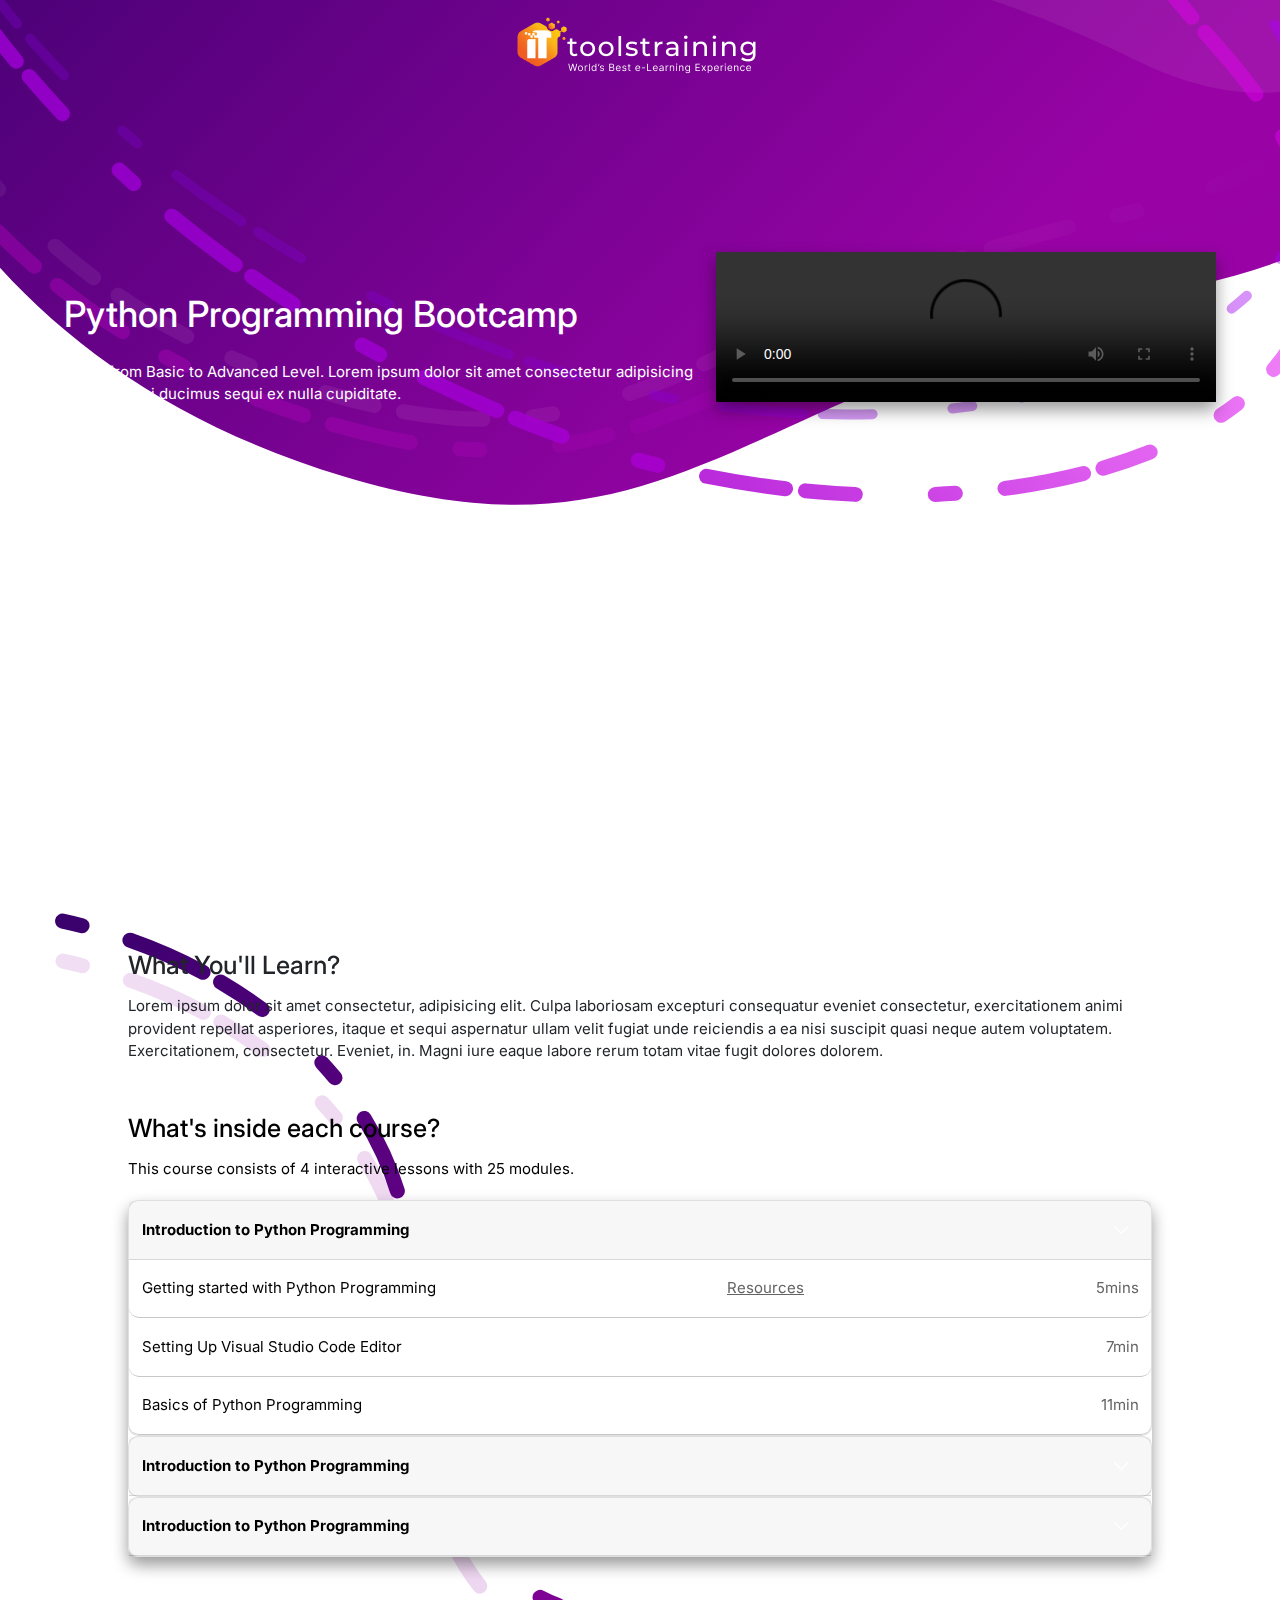
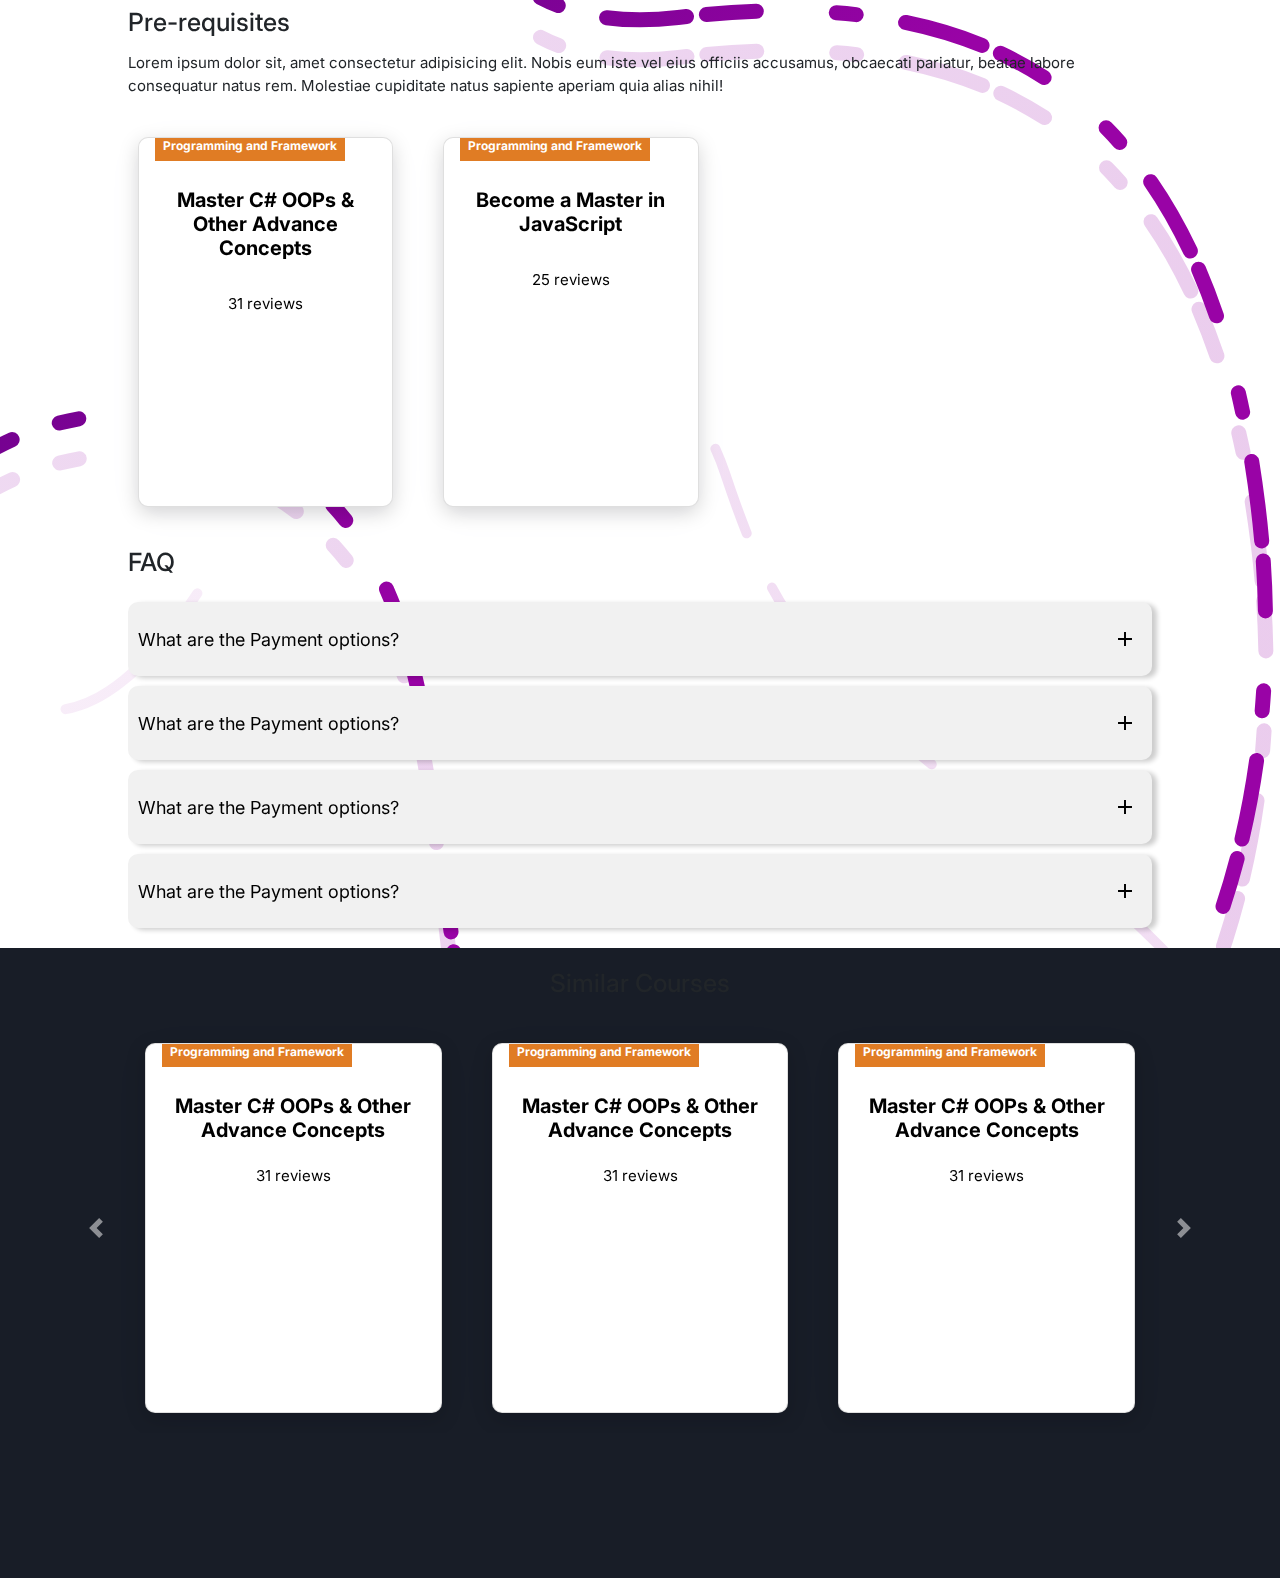
==== course-details.html @ 61f62026 "first commit" ====
<!DOCTYPE html>
<html lang="en">
  <head>
    <meta charset="UTF-8" />
    <meta http-equiv="X-UA-Compatible" content="IE=edge" />
    <meta name="viewport" content="width=device-width, initial-scale=1.0" />
    <meta name="description" content="" />
    <meta name="robots" content="index,follow" />
    <title>IT Tools Training | Learn Courses Online</title>
    <!-- ICON -->
    <!-- <link rel="icon" href="./icons/itt-icon.svg" /> -->
    <!-- FONT AWESOME LINK -->
    <link
      rel="stylesheet"
      href="https://use.fontawesome.com/releases/v5.13.1/css/all.css"
      integrity="sha384-xxzQGERXS00kBmZW/6qxqJPyxW3UR0BPsL4c8ILaIWXva5kFi7TxkIIaMiKtqV1Q"
      crossorigin="anonymous"
    />
    <link
      href="https://fonts.googleapis.com/icon?family=Material+Icons"
      rel="stylesheet"
    />

    <!-- GOOGLE FONTS(INTER, CINZEL) -->
    <link rel="preconnect" href="https://fonts.googleapis.com" />
    <link rel="preconnect" href="https://fonts.gstatic.com" crossorigin />
    <link
      href="https://fonts.googleapis.com/css2?family=Cinzel:wght@400;500;600&family=Inter:wght@200;400;700&display=swap"
      rel="stylesheet"
    />
    <!-- BOOTSTRAP LINKS -->
    <link
      rel="stylesheet"
      href="https://maxcdn.bootstrapcdn.com/bootstrap/4.5.2/css/bootstrap.min.css"
    />
    <script src="https://ajax.googleapis.com/ajax/libs/jquery/3.5.1/jquery.min.js"></script>
    <script src="https://cdnjs.cloudflare.com/ajax/libs/popper.js/1.16.0/umd/popper.min.js"></script>
    <script src="https://maxcdn.bootstrapcdn.com/bootstrap/4.5.2/js/bootstrap.min.js"></script>

    <!-- BOOTSTRAP FOR ACCORDION START -->
    <!-- Bootstrap CSS -->
    <link
      href="https://stackpath.bootstrapcdn.com/bootstrap/4.3.1/css/bootstrap.min.css"
    />

    <!-- Bootstrap JS -->
    <script src="https://stackpath.bootstrapcdn.com/bootstrap/4.3.1/js/bootstrap.min.js"></script>

    <!-- Popper Js -->
    <script src="https://cdnjs.cloudflare.com/ajax/libs/popper.js/1.15.0/popper.min.js"></script>

    <!-- jQuery -->
    <script src="https://code.jquery.com/jquery-3.4.1.min.js"></script>

    <!-- Accordion CSS -->
    <link rel="stylesheet" href="css/accordion.css" />

    <!-- Accordion JS -->
    <script src="js/accordion.js"></script>
    <!-- BOOTSTRAP FOR ACCORDION END -->

    <!-- STYLE LINK -->
    <link rel="stylesheet" href="./style.css" />
  </head>
  <body class="cdPage">
    <div class="courseDetailsBg">
      <svg
        width="1440"
        height="1020"
        viewBox="0 0 1440 1020"
        fill="none"
        xmlns="http://www.w3.org/2000/svg"
      >
        <path
          d="M-22.9995 2.99983C104.03 -147.298 918.993 -192.025 1391 -24C1863.01 144.025 1745.37 679.788 1284.22 779.899C823.078 880.011 766.309 1072.05 431 971.501C-167.599 791.996 -150.029 153.298 -22.9995 2.99983Z"
          fill="url(#paint0_linear)"
        />
        <path
          d="M-42.9013 -51.6615C84.1285 -201.96 899.091 -246.687 1371.1 -78.6614C1843.11 89.3639 1725.47 625.127 1264.32 725.238C803.176 825.349 746.407 1017.39 411.098 916.84C-187.501 737.335 -169.931 98.6367 -42.9013 -51.6615Z"
          stroke="url(#paint1_linear)"
          stroke-width="15"
          stroke-linecap="round"
          stroke-dasharray="80 30 50 80 20 50"
        />
        <path
          d="M-8.84525 -14.037C109.47 -154.024 868.522 -195.683 1308.15 -39.1845C1747.77 117.313 1638.21 616.32 1208.7 709.564C779.188 802.807 726.313 981.673 414.008 888.021C-143.525 720.831 -127.16 125.95 -8.84525 -14.037Z"
          stroke="url(#paint2_linear)"
          stroke-width="15"
          stroke-linecap="round"
          stroke-dasharray="80 30 50 80 20 50"
        />
        <path
          d="M868.601 -263.691C1007.54 -279.831 1257.81 -295.438 1464.2 -6.51474C1670.59 282.409 1536.16 710.218 1221.8 554.858C907.442 399.498 780.843 493.895 626.203 297.682C350.137 -52.6013 729.661 -247.551 868.601 -263.691Z"
          fill="white"
          fill-opacity="0.07"
        />
        <path
          d="M-67.4706 221.066C-35.0382 411.936 174.853 751.995 634.313 925.767C1093.77 1099.54 1629.93 905.966 1304.34 541.417C978.752 176.867 1003.06 -40.4888 685.447 -177.8C118.43 -422.931 -99.9031 30.1958 -67.4706 221.066Z"
          stroke="url(#paint3_linear)"
          stroke-width="15"
          stroke-linecap="round"
          stroke-linejoin="round"
          stroke-dasharray="80 20 50 80 20 50"
        />
        <path
          d="M-63.5361 182.882C-37.7609 371.338 161.683 701.551 619.075 857.451C1076.47 1013.35 1624.66 801.482 1309.34 451.155C994.015 100.828 1026.48 -116.012 710.916 -240.858C147.569 -463.736 -89.3114 -5.57372 -63.5361 182.882Z"
          stroke="url(#paint4_linear)"
          stroke-width="10"
          stroke-linecap="round"
          stroke-linejoin="round"
          stroke-dasharray="80 20 50 80 20 50"
        />
        <defs>
          <linearGradient
            id="paint0_linear"
            x1="4.99991"
            y1="8.00004"
            x2="961.043"
            y2="915.612"
            gradientUnits="userSpaceOnUse"
          >
            <stop stop-color="#2C0064" />
            <stop offset="1" stop-color="#9903A6" />
          </linearGradient>
          <linearGradient
            id="paint1_linear"
            x1="-217"
            y1="-60"
            x2="1557"
            y2="843.5"
            gradientUnits="userSpaceOnUse"
          >
            <stop stop-color="#8E03A5" stop-opacity="0.55" />
            <stop offset="1" stop-color="#9903A6" />
          </linearGradient>
          <linearGradient
            id="paint2_linear"
            x1="111.679"
            y1="-8.29809"
            x2="1149.72"
            y2="910.989"
            gradientUnits="userSpaceOnUse"
          >
            <stop stop-color="#FEFEFE" stop-opacity="0" />
            <stop offset="1" stop-color="#9903A6" stop-opacity="0.26" />
          </linearGradient>
          <linearGradient
            id="paint3_linear"
            x1="253.316"
            y1="742.185"
            x2="1079"
            y2="66"
            gradientUnits="userSpaceOnUse"
          >
            <stop stop-color="#9100C5" />
            <stop offset="1" stop-color="#F900FE" stop-opacity="0.34" />
          </linearGradient>
          <linearGradient
            id="paint4_linear"
            x1="241.232"
            y1="688.943"
            x2="1040.65"
            y2="66.7621"
            gradientUnits="userSpaceOnUse"
          >
            <stop stop-color="#7B01C6" stop-opacity="0.38" />
            <stop offset="1" stop-color="#AD00FF" stop-opacity="0.44" />
          </linearGradient>
        </defs>
      </svg>
    </div>
    <div class="pattern2">
      <svg
        width="1440"
        height="2010"
        viewBox="0 0 1440 2010"
        fill="none"
        xmlns="http://www.w3.org/2000/svg"
      >
        <path
          d="M-5.97986 17.4684C287.629 -35.6773 570.693 141.735 570.693 378.535C570.693 512.819 601.273 745.761 838.02 717.5C1153.59 679.83 1367.7 796 1418.02 1206C1468.34 1616 1265.86 2019.36 864.02 1965C493.519 1914.88 688.814 1420 493.519 1206C327.423 1024 -5.97986 1115.78 -5.97986 1459"
          stroke="url(#paint0_linear)"
          stroke-width="15"
          stroke-linecap="round"
          stroke-linejoin="round"
          stroke-dasharray="80 20 50 80 20 50"
        />
        <path
          d="M-5.54626 57.4684C288.062 4.32267 571.126 181.735 571.126 418.535C571.126 552.819 601.706 785.761 838.453 757.5C1154.02 719.83 1368.13 836 1418.45 1246C1468.78 1656 1266.29 2059.36 864.453 2005C493.953 1954.88 689.248 1460 493.953 1246C327.856 1064 -5.54626 1155.78 -5.54626 1499"
          stroke="url(#paint1_linear)"
          stroke-opacity="0.2"
          stroke-width="15"
          stroke-linecap="round"
          stroke-linejoin="round"
          stroke-dasharray="80 20 50 80 20 50"
        />
        <path
          d="M1429.02 2009.78C1461.02 1860 1432.52 1714.61 1215.61 1558.23C976.02 1385.5 934.852 1322.77 885.066 1173.41C835.28 1024.05 658.579 955.9 541.051 1033.03C423.523 1110.16 341.139 1439.19 188.058 1408.87C70.02 1385.5 26.0163 1515.14 24.52 1590.5C23.0237 1741.49 189.482 2009.78 -2.48047 2009.78"
          stroke="url(#paint2_linear)"
          stroke-opacity="0.5"
          stroke-width="10"
          stroke-linecap="round"
          stroke-linejoin="round"
          stroke-dasharray="30 60 90 120"
        />
        <defs>
          <linearGradient
            id="paint0_linear"
            x1="322.099"
            y1="174.753"
            x2="322.099"
            y2="1177.75"
            gradientUnits="userSpaceOnUse"
          >
            <stop stop-color="#9100C5" />
            <stop offset="1" stop-color="#8E03A5" />
          </linearGradient>
          <linearGradient
            id="paint1_linear"
            x1="322.533"
            y1="214.753"
            x2="322.533"
            y2="1217.75"
            gradientUnits="userSpaceOnUse"
          >
            <stop stop-color="#9100C5" />
            <stop offset="1" stop-color="#8E03A5" />
          </linearGradient>
          <linearGradient
            id="paint2_linear"
            x1="1544.41"
            y1="782.675"
            x2="-482.135"
            y2="2215.05"
            gradientUnits="userSpaceOnUse"
          >
            <stop stop-color="#7B01C6" stop-opacity="0.46" />
            <stop offset="1" stop-color="#BF66F7" stop-opacity="0.62" />
          </linearGradient>
        </defs>
      </svg>
    </div>
    <header class="cd-head">
      <nav class="navbar">
        <div class="navbar-container">
          <div class="logo">
            <a href="./index.html">
              <img src="./images/White-ittlogo.png" alt="IT Tools Training" />
            </a>
          </div>
          <!-- <div class="joinFB">
            <a href="#"><img src="./images/facebook.svg" alt="" /></a>
          </div> -->
        </div>
      </nav>
    </header>
    <main>
      <!-- COURSE PREVIEW -->
      <section class="course-details-hero">
        <div class="course-details-title">
          <h2>Python Programming Bootcamp</h2>
          <p>
            Learn from Basic to Advanced Level. Lorem ipsum dolor sit amet
            consectetur adipisicing elit. Ad quasi ducimus sequi ex nulla
            cupiditate.
          </p>
          <p>4.5 Reviews</p>
          <!-- Enroll button comes after login -->
          <!-- <button class="enroll-btn">Enroll</button> -->
        </div>
        <video
          src="/float.MP4"
          width="500px"
          height="auto"
          controls
          class="course-preview"
        ></video>
      </section>
      <!-- ALL COURSE DETAILS -->
      <section class="course-details-info-wrap">
        <!-- What You'll Learn? -->
        <div class="learnWhat">
          <h3>What You'll Learn?</h3>
          <p>
            Lorem ipsum dolor sit amet consectetur, adipisicing elit. Culpa
            laboriosam excepturi consequatur eveniet consectetur, exercitationem
            animi provident repellat asperiores, itaque et sequi aspernatur
            ullam velit fugiat unde reiciendis a ea nisi suscipit quasi neque
            autem voluptatem. Exercitationem, consectetur. Eveniet, in. Magni
            iure eaque labore rerum totam vitae fugit dolores dolorem.
          </p>
        </div>

        <!-- COURSE CONTENT ACCORDION -->
        <div class="container course-content-container">
          <h3>What's inside each course?</h3>
          <p class="course-content-cap">
            This course consists of 4 interactive lessons with 25 modules.
          </p>
          <div id="accordion" class="course-content-accordion">
            <div class="card course-content-card">
              <div class="card-header lesson-title-div">
                <a
                  class="card-link lesson-title course-content-card-flex"
                  data-toggle="collapse"
                  href="#collapseOne"
                >
                  Introduction to Python Programming
                  <svg
                    width="30"
                    height="16"
                    viewBox="0 0 30 16"
                    fill="none"
                    xmlns="http://www.w3.org/2000/svg"
                  >
                    <path
                      id="arrowDown"
                      d="M28.9428 0.390489C28.4222 -0.130133 27.5779 -0.130222 27.0572 0.390578L14.667 12.7811L2.27613 0.390489C1.75551 -0.130133 0.911244 -0.130222 0.390533 0.390578C-0.130178 0.911289 -0.130178 1.75547 0.390533 2.27618L13.7242 15.6095C13.9743 15.8596 14.3134 16 14.667 16C15.0206 16 15.3598 15.8595 15.6097 15.6094L28.9427 2.27609C29.4635 1.75547 29.4635 0.9112 28.9428 0.390489Z"
                      fill="white"
                    />
                  </svg>
                </a>
              </div>
              <div
                id="collapseOne"
                class="collapse show"
                data-parent="#accordion"
              >
                <div
                  class="
                    card-body
                    course-content-card-flex course-content-card-body
                  "
                >
                  <p>Getting started with Python Programming</p>
                  <p class="attachment">
                    <a href="#" download>
                      <i class="fa fa-paperclip" aria-hidden="true"></i>
                      Resources
                    </a>
                  </p>
                  <p class="time-value">5mins</p>
                </div>
                <div
                  class="
                    card-body
                    course-content-card-flex course-content-card-body
                  "
                >
                  <p>Setting Up Visual Studio Code Editor</p>
                  <p class="time-value">7min</p>
                </div>
                <div
                  class="
                    card-body
                    course-content-card-flex course-content-card-body
                  "
                >
                  <p>Basics of Python Programming</p>
                  <p class="time-value">11min</p>
                </div>
              </div>
            </div>
            <div class="card course-content-card">
              <div class="card-header lesson-title-div">
                <a
                  class="
                    collapsed
                    card-link
                    lesson-title
                    course-content-card-flex
                  "
                  data-toggle="collapse"
                  href="#collapseTwo"
                >
                  Introduction to Python Programming
                  <svg
                    width="30"
                    height="16"
                    viewBox="0 0 30 16"
                    fill="none"
                    xmlns="http://www.w3.org/2000/svg"
                  >
                    <path
                      id="arrowDown"
                      d="M28.9428 0.390489C28.4222 -0.130133 27.5779 -0.130222 27.0572 0.390578L14.667 12.7811L2.27613 0.390489C1.75551 -0.130133 0.911244 -0.130222 0.390533 0.390578C-0.130178 0.911289 -0.130178 1.75547 0.390533 2.27618L13.7242 15.6095C13.9743 15.8596 14.3134 16 14.667 16C15.0206 16 15.3598 15.8595 15.6097 15.6094L28.9427 2.27609C29.4635 1.75547 29.4635 0.9112 28.9428 0.390489Z"
                      fill="white"
                    />
                  </svg>
                </a>
              </div>
              <div id="collapseTwo" class="collapse" data-parent="#accordion">
                <div
                  class="
                    card-body
                    course-content-card-flex course-content-card-body
                  "
                >
                  <p>Getting started with Python Programming</p>
                  <p class="time-value">3min</p>
                </div>
                <div
                  class="
                    card-body
                    course-content-card-flex course-content-card-body
                  "
                >
                  <p>Setting Up Visual Studio Code Editor</p>
                  <p class="time-value">7min</p>
                </div>
                <div
                  class="
                    card-body
                    course-content-card-flex course-content-card-body
                  "
                >
                  <p>Basics of Python Programming</p>
                  <p class="time-value">11min</p>
                </div>
              </div>
            </div>
            <div class="card course-content-card">
              <div class="card-header lesson-title-div">
                <a
                  class="
                    collapsed
                    card-link
                    lesson-title
                    course-content-card-flex
                  "
                  data-toggle="collapse"
                  href="#collapseThree"
                >
                  Introduction to Python Programming
                  <svg
                    width="30"
                    height="16"
                    viewBox="0 0 30 16"
                    fill="none"
                    xmlns="http://www.w3.org/2000/svg"
                  >
                    <path
                      id="arrowDown"
                      d="M28.9428 0.390489C28.4222 -0.130133 27.5779 -0.130222 27.0572 0.390578L14.667 12.7811L2.27613 0.390489C1.75551 -0.130133 0.911244 -0.130222 0.390533 0.390578C-0.130178 0.911289 -0.130178 1.75547 0.390533 2.27618L13.7242 15.6095C13.9743 15.8596 14.3134 16 14.667 16C15.0206 16 15.3598 15.8595 15.6097 15.6094L28.9427 2.27609C29.4635 1.75547 29.4635 0.9112 28.9428 0.390489Z"
                      fill="white"
                    />
                  </svg>
                </a>
              </div>
              <div id="collapseThree" class="collapse" data-parent="#accordion">
                <div
                  class="
                    card-body
                    course-content-card-flex course-content-card-body
                  "
                >
                  <p>Getting started with Python Programming</p>
                  <p class="time-value">3min</p>
                </div>
                <div
                  class="
                    card-body
                    course-content-card-flex course-content-card-body
                  "
                >
                  <p>Setting Up Visual Studio Code Editor</p>
                  <p class="time-value">7min</p>
                </div>
                <div
                  class="
                    card-body
                    course-content-card-flex course-content-card-body
                  "
                >
                  <p>Basics of Python Programming</p>
                  <p class="time-value">11min</p>
                </div>
              </div>
            </div>
          </div>
        </div>

        <!-- PRE-REQUISITES -->
        <div class="pre-requisites">
          <h3>Pre-requisites</h3>
          <p>
            Lorem ipsum dolor sit, amet consectetur adipisicing elit. Nobis eum
            iste vel eius officiis accusamus, obcaecati pariatur, beatae labore
            consequatur natus rem. Molestiae cupiditate natus sapiente aperiam
            quia alias nihil!
          </p>
          <!-- RECOMMENDED PRE-REQUISITE COURSES -->
          <div class="pr-courses">
            <div class="row">
              <div class="col-md-4">
                <div class="card text-center course-card">
                  <a href="./course-details.html">
                    <div
                      class="cards__item__pic-wrap"
                      data-category="Programming and Framework"
                    >
                      <img
                        src="https://training.ittoolstraining.com/wp-content/uploads/2021/06/54d40ccfbbe4110e4bc26c3cbe5cd7bd.jpg"
                        alt=""
                        class="card-img-top"
                      />
                    </div>
                    <div class="card-body">
                      <h4 class="card-title">
                        Master C# OOPs & Other Advance Concepts
                      </h4>
                      <p class="card-text">
                        <i class="fas fa-user"></i> 31 reviews
                      </p>
                    </div>
                  </a>
                </div>
              </div>
              <div class="col-md-4">
                <div class="card text-center course-card">
                  <a href="./course-details.html">
                    <div
                      class="cards__item__pic-wrap"
                      data-category="Programming and Framework"
                    >
                      <img
                        src="https://training.ittoolstraining.com/wp-content/uploads/2021/06/98b50aee200d9c1cc6678723d1d64136.jpg"
                        alt=""
                        class="card-img-top"
                      />
                    </div>
                    <div class="card-body">
                      <h4 class="card-title">Become a Master in JavaScript</h4>
                      <p class="card-text">
                        <i class="fas fa-user"></i> 25 reviews
                      </p>
                    </div>
                  </a>
                </div>
              </div>
            </div>
          </div>
        </div>
        <!-- END OF PRE-REQUISITES -->

        <!-- STUDENTS REVIEW -->
        <div class="student-review"></div>

        <!-- FAQ -->
        <section class="faqs">
          <h3>FAQ</h3>
          <div class="faq">
            <div class="faq-item" id="question1">
              <a class="faq-link" href="#question1">
                What are the Payment options?
                <i class="material-icons plus-icon">add</i>
                <i class="material-icons minus-icon">remove</i>
              </a>
              <div class="faq-answer">
                <p>
                  Lorem, ipsum dolor sit amet consectetur adipisicing elit.
                  Quaerat fuga nesciunt doloribus ex quisquam nam mollitia dolor
                  beatae praesentium dolorum animi voluptatum delectus assumenda
                  cum libero labore, sit eius neque.
                </p>
              </div>
            </div>
            <div class="faq-item" id="question2">
              <a class="faq-link" href="#question2">
                What are the Payment options?
                <i class="material-icons plus-icon">add</i>
                <i class="material-icons minus-icon">remove</i>
              </a>
              <div class="faq-answer">
                <p>
                  Lorem, ipsum dolor sit amet consectetur adipisicing elit.
                  Quaerat fuga nesciunt doloribus ex quisquam nam mollitia dolor
                  beatae praesentium dolorum animi voluptatum delectus assumenda
                  cum libero labore, sit eius neque.
                </p>
              </div>
            </div>
            <div class="faq-item" id="question3">
              <a class="faq-link" href="#question3">
                What are the Payment options?
                <i class="material-icons plus-icon">add</i>
                <i class="material-icons minus-icon">remove</i>
              </a>
              <div class="faq-answer">
                <p>
                  Lorem, ipsum dolor sit amet consectetur adipisicing elit.
                  Quaerat fuga nesciunt doloribus ex quisquam nam mollitia dolor
                  beatae praesentium dolorum animi voluptatum delectus assumenda
                  cum libero labore, sit eius neque.
                </p>
              </div>
            </div>
            <div class="faq-item" id="question4">
              <a class="faq-link" href="#question4">
                What are the Payment options?
                <i class="material-icons plus-icon">add</i>
                <i class="material-icons minus-icon">remove</i>
              </a>
              <div class="faq-answer">
                <p>
                  Lorem, ipsum dolor sit amet consectetur adipisicing elit.
                  Quaerat fuga nesciunt doloribus ex quisquam nam mollitia dolor
                  beatae praesentium dolorum animi voluptatum delectus assumenda
                  cum libero labore, sit eius neque.
                </p>
              </div>
            </div>
          </div>
        </section>
      </section>
      <!-- SIMILAR COURSES -->
      <div class="similar-courses">
        <h3>Similar Courses</h3>
        <!-- CAROUSEL START -->
        <div
          id="carouselExampleControls"
          class="carousel slide"
          data-ride="carousel "
        >
          <div class="carousel-inner">
            <div class="carousel-item active">
              <div class="row carous-content">
                <div class="col-sm carous-card">
                  <div class="card text-center course-card">
                    <a href="./course-details.html">
                      <div
                        class="cards__item__pic-wrap"
                        data-category="Programming and Framework"
                      >
                        <img
                          src="https://training.ittoolstraining.com/wp-content/uploads/2021/06/54d40ccfbbe4110e4bc26c3cbe5cd7bd.jpg"
                          alt=""
                          class="card-img-top"
                        />
                      </div>
                      <div class="card-body">
                        <h4 class="card-title">
                          Master C# OOPs & Other Advance Concepts
                        </h4>
                        <p class="card-text">
                          <i class="fas fa-user"></i> 31 reviews
                        </p>
                      </div>
                    </a>
                  </div>
                </div>
                <div class="col-sm carous-card">
                  <div class="card text-center course-card">
                    <a href="./course-details.html">
                      <div
                        class="cards__item__pic-wrap"
                        data-category="Programming and Framework"
                      >
                        <img
                          src="https://training.ittoolstraining.com/wp-content/uploads/2021/06/54d40ccfbbe4110e4bc26c3cbe5cd7bd.jpg"
                          alt=""
                          class="card-img-top"
                        />
                      </div>
                      <div class="card-body">
                        <h4 class="card-title">
                          Master C# OOPs & Other Advance Concepts
                        </h4>
                        <p class="card-text">
                          <i class="fas fa-user"></i> 31 reviews
                        </p>
                      </div>
                    </a>
                  </div>
                </div>
                <div class="col-sm carous-card">
                  <div class="card text-center course-card">
                    <a href="./course-details.html">
                      <div
                        class="cards__item__pic-wrap"
                        data-category="Programming and Framework"
                      >
                        <img
                          src="https://training.ittoolstraining.com/wp-content/uploads/2021/06/54d40ccfbbe4110e4bc26c3cbe5cd7bd.jpg"
                          alt=""
                          class="card-img-top"
                        />
                      </div>
                      <div class="card-body">
                        <h4 class="card-title">
                          Master C# OOPs & Other Advance Concepts
                        </h4>
                        <p class="card-text">
                          <i class="fas fa-user"></i> 31 reviews
                        </p>
                      </div>
                    </a>
                  </div>
                </div>
              </div>
            </div>
            <div class="carousel-item">
              <div class="row carous-content">
                <div class="col-sm carous-card">
                  <div class="card text-center course-card">
                    <a href="./course-details.html">
                      <div
                        class="cards__item__pic-wrap"
                        data-category="Programming and Framework"
                      >
                        <img
                          src="https://training.ittoolstraining.com/wp-content/uploads/2021/06/54d40ccfbbe4110e4bc26c3cbe5cd7bd.jpg"
                          alt=""
                          class="card-img-top"
                        />
                      </div>
                      <div class="card-body">
                        <h4 class="card-title">
                          Master C# OOPs & Other Advance Concepts
                        </h4>
                        <p class="card-text">
                          <i class="fas fa-user"></i> 31 reviews
                        </p>
                      </div>
                    </a>
                  </div>
                </div>
                <div class="col-sm carous-card">
                  <div class="card text-center course-card">
                    <a href="./course-details.html">
                      <div
                        class="cards__item__pic-wrap"
                        data-category="Programming and Framework"
                      >
                        <img
                          src="https://training.ittoolstraining.com/wp-content/uploads/2021/06/54d40ccfbbe4110e4bc26c3cbe5cd7bd.jpg"
                          alt=""
                          class="card-img-top"
                        />
                      </div>
                      <div class="card-body">
                        <h4 class="card-title">
                          Master C# OOPs & Other Advance Concepts
                        </h4>
                        <p class="card-text">
                          <i class="fas fa-user"></i> 31 reviews
                        </p>
                      </div>
                    </a>
                  </div>
                </div>
                <div class="col-sm carous-card">
                  <div class="card text-center course-card">
                    <a href="./course-details.html">
                      <div
                        class="cards__item__pic-wrap"
                        data-category="Programming and Framework"
                      >
                        <img
                          src="https://training.ittoolstraining.com/wp-content/uploads/2021/06/54d40ccfbbe4110e4bc26c3cbe5cd7bd.jpg"
                          alt=""
                          class="card-img-top"
                        />
                      </div>
                      <div class="card-body">
                        <h4 class="card-title">
                          Master C# OOPs & Other Advance Concepts
                        </h4>
                        <p class="card-text">
                          <i class="fas fa-user"></i> 31 reviews
                        </p>
                      </div>
                    </a>
                  </div>
                </div>
              </div>
            </div>
            <div class="carousel-item">
              <div class="row carous-content">
                <div class="col-sm carous-card">
                  <div class="card text-center course-card">
                    <a href="./course-details.html">
                      <div
                        class="cards__item__pic-wrap"
                        data-category="Programming and Framework"
                      >
                        <img
                          src="https://training.ittoolstraining.com/wp-content/uploads/2021/06/54d40ccfbbe4110e4bc26c3cbe5cd7bd.jpg"
                          alt=""
                          class="card-img-top"
                        />
                      </div>
                      <div class="card-body">
                        <h4 class="card-title">
                          Master C# OOPs & Other Advance Concepts
                        </h4>
                        <p class="card-text">
                          <i class="fas fa-user"></i> 31 reviews
                        </p>
                      </div>
                    </a>
                  </div>
                </div>
                <div class="col-sm carous-card">
                  <div class="card text-center course-card">
                    <a href="./course-details.html">
                      <div
                        class="cards__item__pic-wrap"
                        data-category="Programming and Framework"
                      >
                        <img
                          src="https://training.ittoolstraining.com/wp-content/uploads/2021/06/54d40ccfbbe4110e4bc26c3cbe5cd7bd.jpg"
                          alt=""
                          class="card-img-top"
                        />
                      </div>
                      <div class="card-body">
                        <h4 class="card-title">
                          Master C# OOPs & Other Advance Concepts
                        </h4>
                        <p class="card-text">
                          <i class="fas fa-user"></i> 31 reviews
                        </p>
                      </div>
                    </a>
                  </div>
                </div>
                <div class="col-sm carous-card">
                  <div class="card text-center course-card">
                    <a href="./course-details.html">
                      <div
                        class="cards__item__pic-wrap"
                        data-category="Programming and Framework"
                      >
                        <img
                          src="https://training.ittoolstraining.com/wp-content/uploads/2021/06/54d40ccfbbe4110e4bc26c3cbe5cd7bd.jpg"
                          alt=""
                          class="card-img-top"
                        />
                      </div>
                      <div class="card-body">
                        <h4 class="card-title">
                          Master C# OOPs & Other Advance Concepts
                        </h4>
                        <p class="card-text">
                          <i class="fas fa-user"></i> 31 reviews
                        </p>
                      </div>
                    </a>
                  </div>
                </div>
              </div>
            </div>
          </div>
          <a
            class="carousel-control-prev"
            href="#carouselExampleControls"
            role="button"
            data-slide="prev"
          >
            <span class="carousel-control-prev-icon" aria-hidden="true"></span>
            <span class="sr-only">Previous</span>
          </a>
          <a
            class="carousel-control-next"
            href="#carouselExampleControls"
            role="button"
            data-slide="next"
          >
            <span class="carousel-control-next-icon" aria-hidden="true"></span>
            <span class="sr-only">Next</span>
          </a>
        </div>
        <!-- CAROUSEL END -->
      </div>
      <!-- SIMILAR COURSES END-->
    </main>
    <!-- JS -->
    <script src="script.js"></script>
  </body>
</html>
---- style.css ----
* {
  margin: 0;
  padding: 0;
  box-sizing: border-box;
}
html {
  font-size: 62.5%;
  scroll-behavior: smooth;
}
body {
  animation: opening 1s ease-in-out;
  font-family: "Inter", sans-serif;
  overflow-y: scroll;
  overflow-x: hidden;
}
/* opening animation */
@keyframes opening {
  from {
    opacity: 0;
  }
  to {
    opacity: 1;
  }
}

:root {
  --h1: 4rem;
  --h2: 3.6rem;
  --h3: 2.5rem;
  --h4: 2rem;
  --text: 1.5rem;
  --raisin: #181d27;
  /* --orange: #f7921d; */
  --orange: #e07c24;
  --primary: #8d3daf;
  /* --grey: #e8e8e8; */
  --grey: rgba(209, 208, 208, 0.479);
  /* --primary: #004aaa; */
}

h1 {
  font-size: var(--h1);
}
h2 {
  font-size: var(--h2);
}
h3 {
  font-size: var(--h3);
}
h4 {
  font-size: var(--h4);
}
h5 {
  font-size: var(--h5);
}
li,
button,
label,
input,
a,
p,
h6 {
  font-size: var(--text);
}
ul {
  list-style: none;
}
a {
  color: #000;
  text-decoration: none;
}
a:hover {
  color: #000;
  text-decoration: none;
}
button {
  padding: 2rem 4rem;
  background: none;
  border: none;
  border-radius: 1rem;
  cursor: pointer;
}
button:focus {
  outline: none;
}
/* a {
  color: #000;
} */

/* BUTTON STYLING */
.btn {
  padding: 8px 20px;
  border-radius: 2px;
  outline: none;
  border: none;
  cursor: pointer;
}

.btn--primary {
  background-color: var(--primary);
  color: #fff;
  border: 1px solid var(--primary);
}

.btn--outline {
  background-color: transparent;
  color: #fff;
  padding: 8px 20px;
  border: 1px solid #fff;
  transition: all 0.3s ease-out;
}

.btn--medium {
  padding: 8px 20px;
  font-size: 18px;
}

.btn--large {
  padding: 12px 26px;
  font-size: 20px;
}

.btn--large:hover,
.btn--medium:hover {
  transition: all 0.3s ease-out;
  background: #fff;
  color: #242424;
  transition: 250ms;
}

/* NAVBAR */
.navbar {
  /* background: linear-gradient(90deg, rgb(28, 27, 27) 0%, rgb(26, 23, 23) 100%); */
  background-color: transparent;
  height: 80px;
  display: flex;
  justify-content: center;
  align-items: center;
  font-size: 1.5rem;
  position: fixed;
  top: 0rem;
  z-index: 999;
  width: 100%;
  transition: top 0.6s;
}
.navbar.active {
  /* background: linear-gradient(
    90deg,
    rgb(152, 0, 182) 0%,
    rgb(128, 1, 187) 100%
  ); */
  background-color: var(--primary);
}
.navbar-container {
  display: flex;
  justify-content: space-around;
  align-items: center;
  height: 80px;
  max-width: 1500px;
  margin: auto;
}

/* HERO SECTION */
/* video {
  object-fit: cover;
  width: 100%;
  height: 100%;
  position: fixed;
  z-index: -1;
} */

.hero-container {
  background: url("./images/Hero-img.png") center center/cover no-repeat;
  height: 100vh;
  width: 100%;
  display: flex;
  justify-content: flex-start;
  align-items: center;
  /* box-shadow: inset 0 0 0 1000px rgba(0, 0, 0, 0.2); */
  object-fit: contain;
}

.hero-text {
  display: flex;
  flex-direction: column;
  justify-content: space-around;
  align-items: flex-start;
  max-width: 60rem;
  margin-top: 15rem;
  margin-left: 10rem;
}

.hero-text > h1 {
  color: #fff;
  margin-top: -100px;
  font-size: 5rem;
  /* text-transform: uppercase; */
  padding: 2rem 0rem;
  font-weight: bold;
  text-align: start;
}

.hero-text > h4 {
  margin-top: 8px;
  padding: 2rem 0rem;
  color: #fff;
  font-weight: normal;
  font-family: "Cinzel", serif;
}

.hero-btns {
  margin-top: 32px;
  display: flex;
  align-items: center;
  justify-content: space-between;
  min-width: 45rem;
}

.hero-btns .btn {
  margin: 6px;
}

.fa-angle-right {
  margin-left: 1rem;
}

.features {
  min-height: 145vh;
  color: #fff;
  position: relative;
}
.features-ui {
  position: absolute;
  top: 0rem;
  width: 100%;
  z-index: -1;
}
.features-wrap {
  width: 90%;
  margin: auto;
  display: flex;
  flex-direction: column;
  justify-content: center;
  align-items: center;
}
.features-intro {
  text-align: center;
  margin: 2rem;
}
.features-intro h2 {
  padding: 1rem;
}
.features-intro span {
  color: var(--orange);
}
.features-intro p {
  color: rgba(255, 255, 255, 0.8);
  font-weight: lighter;
}

.features-box {
  display: flex;
  justify-content: space-around;
  align-items: flex-start;
  flex-wrap: wrap;
  min-height: 50vh;
  padding: 3rem;
}
.fBox {
  flex: 1 1 30rem;
  display: flex;
  flex-direction: column;
  justify-content: space-around;
  align-items: center;
  max-width: 40rem;
  margin: 0 2rem 2rem 2rem;
  padding: 2rem;
  text-align: center;
  border-radius: 1rem;
  /* box-shadow: 0 10px 10px rgba(0, 0, 0, 0.1);
  background-color: lightpink; */
}
.fBox h4 {
  padding: 1rem;
  font-size: 1.8rem;
}
.fBox p {
  color: rgba(255, 255, 255, 0.8);
  font-weight: lighter;
}

.fBox img {
  max-width: 30%;
  /* margin: 1rem; */
}
.fBox-icon {
  display: flex;
  flex-direction: column;
  justify-content: center;
  align-items: center;
}

/* ABOUT COURSES IN LANDING PAGE */
.about-courses {
  min-height: 80vh;
  background-color: var(--grey);
  margin: 2rem 0rem;
}
.about-courses-wrapper {
  width: 90%;
  margin: auto;
  display: flex;
  justify-content: center;
  align-items: center;
  flex-wrap: wrap;
  padding: 2rem 0rem;
}
.about-courses h2 {
  text-align: center;
  padding: 2rem;
  /* text-transform: uppercase; */
}
.course-img {
  display: flex;
  flex-direction: column;
  justify-content: center;
  align-items: center;
  flex: 1 1 40rem;
}
.courseText {
  display: flex;
  flex-direction: column;
  justify-content: space-around;
  align-items: flex-start;
  flex: 2 1 40rem;
  margin-left: 10rem;
}
.courseText h3 {
  margin-bottom: 4rem;
  padding: 1rem;
  display: inline-block;
  position: relative;
  font-family: "Cinzel", serif;
  font-weight: bold;
}
.courseText h3::after {
  content: "";
  height: 0.5rem;
  width: 40%;
  border-radius: 1rem;
  background-color: var(--orange);
  position: absolute;
  /* left: calc(50%- (width/2)%); */
  left: 30%;
  bottom: 0rem;
}
.courseText ul {
  display: flex;
  flex-direction: column;
  justify-content: space-around;
  align-items: flex-start;
}
.courseText li {
  font-size: 2rem;
  padding: 0rem 2rem;
  padding-bottom: 2rem;
  list-style-position: outside;
}
.courseText li:not(:last-child) {
  margin-bottom: 1.5rem;
}

/* POPULAR COURSES */
.popular-courses {
  display: flex;
  flex-direction: column;
  justify-content: space-around;
  align-items: center;
}
.popular-courses h2 {
  padding: 4rem 2rem;
  text-align: center;
}

.popular-courses p {
  font-size: 2rem;
  font-weight: bold;
  padding: 0rem 2rem;
  padding-bottom: 2rem;
  text-align: center;
}
.course-card {
  box-shadow: 0 6px 20px rgba(0, 0, 0, 0.17);
  -webkit-filter: drop-shadow(0 6px 20px rgba(56, 125, 255, 0.017));
  filter: drop-shadow(0 6px 20px rgba(56, 125, 255, 0.017));
  border-radius: 1rem;
  margin: 2rem 1rem;
  min-height: 37rem;
}
.course-card a {
  color: #000;
}
.cards__item__pic-wrap {
  position: relative;
  overflow: hidden;
  border-top-left-radius: 1rem;
  border-top-right-radius: 1rem;
}
.cards__item__pic-wrap::after {
  content: attr(data-category);
  position: absolute;
  bottom: 0;
  left: 0;
  margin-left: 1.6rem;
  padding: 6px 8px;
  max-width: calc((100%) - 60px);
  font-size: 1.2rem;
  font-weight: 700;
  color: #fff;
  background-color: var(--orange);
  box-sizing: border-box;
}
.cards__item__pic-wrap img {
  transition: all 0.2s linear;
}
.cards__item__pic-wrap img:hover {
  transform: scale(1.1);
}
.course-card .card-title {
  padding: 1.5rem 1rem;
  font-weight: bold;
}
.course-card .card-text {
  padding-bottom: 1.5rem;
}
.card-body {
  display: flex;
  flex-direction: column;
  justify-content: space-between;
}

/* TESTIMONALS */
.testimonals {
  min-height: 50vh;
  text-align: center;
  background-color: var(--grey);
  padding: 5rem 0rem;
  margin-bottom: 20rem;
}
.testimonals h2 {
  text-align: center;
  padding: 2rem;
}
.testimonal-title {
  padding: 1.5rem;
  text-transform: uppercase;
  display: inline-block;
  position: relative;
  margin-bottom: 3rem;
  font-family: "Cinzel", serif;
}
.testimonal-title::after {
  content: "";
  height: 0.5rem;
  width: 50%;
  border-radius: 1rem;
  background-color: var(--orange);
  position: absolute;
  /* left: calc(50%- (width/2)%); */
  left: 25%;
  bottom: 0rem;
}
.testimonal-videos {
  display: flex;
  justify-content: center;
  align-items: center;
  flex-wrap: wrap;
}
.testimonal-video {
  margin: 2rem;
  transition: all 0.5s ease-out;
}
.testimonal-video:hover {
  transform: scale(1.1);
  box-shadow: 0 8px 16px 0 rgba(0, 0, 0, 0.4);
  transition: all 0.5s ease-out;
}
.viewAll-btn {
  font-size: 1.8rem;
  background-color: var(--primary);
  margin-top: 2rem;
  padding: 1rem 4rem;
}
.viewAll-btn:hover {
  background-color: #fff;
}

/* NEWS-LETTER */
.news-letter {
  background-color: var(--raisin);
  color: #fff;
}
.news-letter p {
  padding: 2rem 0rem;
  font-size: 1.8rem;
  font-weight: lighter;
}
.news-letter-content {
  flex: 2 1 25rem;
  display: flex;
  flex-direction: column;
  justify-content: space-around;
  align-items: center;
  padding: 4rem;
  text-align: center;
}
.nl-title {
  padding: 1rem 0rem;
  font-family: "Cinzel", serif;
}
.nl-form {
  display: flex;
  flex-direction: column;
  justify-content: space-around;
  align-items: center;
}
.nl-form input[type="text"] {
  background: none;
  border: none;
  color: #fff;
  height: 6rem;
  width: 40rem;
  padding: 1rem;
  margin: 1rem 0rem;
  border: 1.5px solid rgba(255, 255, 255, 0.5);
  border-radius: 2px;
  background-color: rgba(255, 255, 255, 0.04);
}
.nl-form input:focus {
  outline: none;
  border-color: var(--orange);
}
.nl-form input::placeholder {
  color: rgba(255, 255, 255, 0.3);
}
.nl-btn input {
  background: none;
  border: none;
  color: #fff;
  font-size: 2rem;
  height: 6rem;
  width: 40rem;
  text-transform: uppercase;
  cursor: pointer;
}
.nl-btn {
  border-radius: 2px;
  outline: none;
  border: none;
  background-color: var(--primary);
  color: #fff;
  border: 1px solid var(--primary);
  margin: 1rem 0;
}
.nl-btn:hover {
  background-color: rgb(119, 0, 143);
  border: 1px solid rgb(119, 0, 143);
}

.nl-title {
  padding: 1rem 0rem;
  display: inline-block;
  position: relative;
  padding-bottom: 2rem;
}
.nl-title::after {
  content: "";
  height: 0.5rem;
  width: 20%;
  border-radius: 1rem;
  background-color: var(--orange);
  position: absolute;
  left: 40%;
  /* left: 0%; for mobile view */
  bottom: 0rem;
}
.news-letter-wrapper {
  min-height: 40vh;
  width: 90%;
  margin: auto;
  display: flex;
  justify-content: space-around;
  align-items: center;
}

/* FOOTER */
footer {
  background-color: var(--raisin);
  color: #fff;
  position: relative;
  bottom: -6rem;
}
.footer-ui {
  position: absolute;
  bottom: 0rem;
  width: 100%;
  z-index: -1;
}
.footer-wrapper {
  min-height: 20vh;
  width: 90%;
  margin: auto;
  display: flex;
  flex-direction: column;
  justify-content: center;
  align-items: space-around;
  flex-wrap: wrap;
}
.footer-top {
  display: flex;
  justify-content: space-around;
  align-items: center;
  padding: 2rem;
}
.footer-wrapper h6 {
  flex: 2 1 25rem;
}

.social-links {
  display: flex;
  justify-content: space-around;
  align-items: center;
  flex: 1 1 25rem;
}
.footer-nav {
  flex-wrap: wrap;
  display: flex;
  justify-content: space-around;
  align-items: center;
  padding: 2rem;
  color: #fff;
  /* border-top: 0.5rem solid var(--orange);
  padding: 2rem; */
}

.footer-nav li {
  color: #fff;
}

.footer-text {
  text-align: center;
  border-top: 0.5rem solid var(--orange);
  padding: 2rem;
}

/* COURSE DETAILS PAGE */
/* .cdPage {
  background-color: var(--raisin);
  color: #fff;
} */
.cd-head {
  min-height: 10vh;
  z-index: 10;
}
.cd-head .navbar {
  position: static;
}
.courseDetailsBg {
  position: absolute;
  top: -55%;
  left: -6.8%;
  z-index: -1;
}
.pattern2 {
  position: absolute;
  top: 100%;
  right: 0%;
  z-index: -1;
}
.course-details-hero {
  min-height: 90vh;
  position: relative;
  color: #fff;
}
.course-preview {
  position: absolute;
  z-index: -1;
  top: 20%;
  right: 5%;
  box-shadow: 0 8px 16px 0 rgba(0, 0, 0, 0.4);
}
.course-details-title {
  position: absolute;
  display: block;
  width: 65rem;
  top: 25%;
  left: 5%;
  z-index: -1;
}
.course-details-title p {
  padding-top: 2rem;
}
.enroll-btn {
  background: linear-gradient(to top, #8a2387, #e94057, #f27121);
  font-size: 2rem;
  margin-top: 1rem;
  padding: 1rem 4rem;
  cursor: pointer;
}
.course-details-info-wrap {
  width: 80%;
  margin: auto;
  /* width: 90%;
  padding: 0rem 5rem;
  border-left: 3px dashed var(--orange); */
}
.learnWhat {
  margin-top: 5rem;
}
.learnWhat p {
  padding-top: 1rem;
}

/* PRE-REQUISITES */
.pre-requisites p {
  padding: 1rem 0rem;
}
.pr-courses {
  display: flex;
  justify-content: flex-start;
  align-items: center;
  margin-top: 1rem;
}
/* .pr-courses .course-card {
  max-width: 20rem;
  margin-right: 2rem;
} */

/* COURSE CONTENT */
.course-content-container {
  padding: 0rem;
  margin: 5rem 0rem;
  color: #000;
}
.course-content-cap {
  padding: 1rem 0rem;
}
.course-content-accordion {
  box-shadow: 0 8px 16px 0 rgba(0, 0, 0, 0.4);
  border-radius: 1rem;
}
.course-content-accordion p {
  margin: 0rem;
}
.course-content-card-flex {
  display: flex;
  flex-direction: row;
  justify-content: space-between;
  align-items: center;
  margin: 0rem;
  padding: 1rem 0rem;
}
.course-content-card {
  border-radius: 1rem;
}
.course-content-card-body {
  border-bottom: 0.5px solid rgb(199, 199, 199);
  border-radius: 1rem;
  padding: 0.75rem 1.25rem;
}
.course-content-card-body p {
  padding: 1rem 0rem;
}
.course-content-card-body:hover {
  background-color: var(--grey);
  border-left: 5px solid var(--primary);
}
.lesson-title-div {
  border-radius: 1rem;
}

.lesson-title {
  font-weight: bold;
  color: #000;
}
.lesson-title:hover {
  color: var(--primary);
}
.lesson-title svg {
  width: 1.5rem;
  margin-right: 1rem;
  /* color: #fff; */
}
.lesson-title svg {
  transition: transform 0.5s ease-in;
}
.lesson-title svg:hover {
  transform: rotate(180deg);
}
.lesson-title i {
  margin-right: 1rem;
}
.lesson-title .fa-minus {
  display: none;
}
.course-content-card:target .lesson-title .fa-plus {
  display: none;
}
.course-content-card:target .lesson-title .fa-minus {
  display: block;
}
.attachment a,
.time-value {
  color: rgb(100, 100, 100);
}
.attachment a {
  text-decoration: underline;
}
.attachment a:focus {
  color: var(--orange);
  text-decoration: none;
}

.attachment a:hover {
  text-decoration: none;
  color: var(--primary);
}

/* CAROUSEL */
.carous-content {
  display: flex;
  justify-content: space-around;
  align-items: center;
  margin: 0rem 12rem;
}
.carous-card {
  display: flex;
  justify-content: center;
  align-items: center;
}
/* .carousel-control-prev {
  padding: 2rem;
  background-color: #000;
  margin: auto;
  border-radius: 50%;
}
.carousel-control-prev-icon {
  color: white;
  border-radius: 50%;
} */
/* SIMILAR COURSES  */
.similar-courses {
  min-height: 70vh;
  padding: 2rem 0rem;
  background-color: var(--raisin);
}

.similar-courses h3 {
  padding-bottom: 2rem;
  text-align: center;
}

/* FAQS */
.faqs {
  margin: 2rem 0rem;
}
.faqs h3 {
  padding-bottom: 2rem;
}
.faq-item {
  background-color: rgb(241, 241, 241);
  /* background-color: #1f2532; */
  border-radius: 1rem;
  margin-bottom: 1rem;
  padding: 1rem;
  box-shadow: 0.5rem 2px 0.5rem rgba(0, 0, 0, 0.2);
}
.faq-item:hover {
  border: 1px solid rgba(255, 255, 255, 0.1);
}
.faq-link {
  font-size: 1.8rem;
  width: 100%;
  display: flex;
  justify-content: space-between;
  align-items: center;
  padding: 1rem 0rem;
}
.faq-link i {
  padding: 0.5rem;
}
.faq-link .minus-icon {
  display: none;
}
.faq-answer {
  max-height: 0;
  overflow: hidden;
  position: relative;
  background-color: var(--grey);
  transition: max-height 650ms;
}
.faq-answer::before {
  content: "";
  position: absolute;
  width: 0.5rem;
  height: 90%;
  background-color: var(--orange);
  top: 50%;
  left: 0;
  transform: translateY(-50%);
  border-radius: 1rem;
}
.faq-answer p {
  padding: 2rem;
}
.faq-item:target .faq-answer {
  max-height: 20rem;
}
.faq-item:target .faq-link .plus-icon {
  display: none;
}
.faq-item:target .faq-link .minus-icon {
  display: block;
}
.faq-item:hover .faq-answer {
  max-height: 20rem;
}
.faq-item:hover .faq-link .plus-icon {
  display: none;
}
.faq-item:hover .faq-link .minus-icon {
  display: block;
}

/* MEDIA QUERIES */
@media screen and (max-width: 768px) {
  .features {
    background-color: var(--raisin);
    max-height: 272vh;
  }
  .features-ui {
    width: auto;
    right: 0rem;
    top: 100rem;
  }
  .features-intro h2 {
    font-size: 3.5rem;
  }
  .about-courses {
    margin-top: 29rem;
  }
  .about-courses h2 {
    font-size: 3.5rem;
  }
  .courseText h3::after {
    left: 3%;
  }
  .testimonals h2 {
    font-size: 3.5rem;
  }
  .hero-text {
    max-width: 25rem;
    margin-top: 10rem;
    margin-left: 5rem;
  }

  .hero-text > h1 {
    font-size: 3.5rem;
    margin-top: -100px;
  }

  .hero-text > h4 {
    font-size: 1.5rem;
    padding: 0rem;
  }

  .hero-btns {
    margin-top: 32px;
    display: flex;
    flex-direction: column;
    align-items: flex-start;
    justify-content: space-between;
    min-width: 43rem;
  }

  .hero-btns .btn {
    margin-bottom: 2rem;
  }

  .nl-title {
    font-size: 2rem;
  }
  .news-letter p {
    font-size: 1.5rem;
  }
  .footer-text p {
    font-weight: lighter;
    font-size: 1.1rem;
  }
  .footer-nav li {
    font-size: 1.3rem;
    margin: 0.5rem 1rem;
  }
  .footer-wrapper h6 {
    font-weight: normal;
    text-align: center;
  }
  .footer-wrapper span {
    font-weight: bold;
    color: var(--orange);
  }
  .social-links {
    margin-left: 1rem;
  }
  .footer-ui {
    bottom: 10rem;
    width: 100%;
    z-index: -1;
  }
}

@media screen and (max-width: 960px) {
  .hero-text {
    max-width: 40rem;
    margin-top: 10rem;
    margin-left: 10rem;
  }

  .hero-text > h1 {
    font-size: 4.5rem;
    margin-top: -150px;
  }

  .hero-text > h4 {
    font-size: 1.8rem;
    padding: 1.5rem 0rem;
  }
}
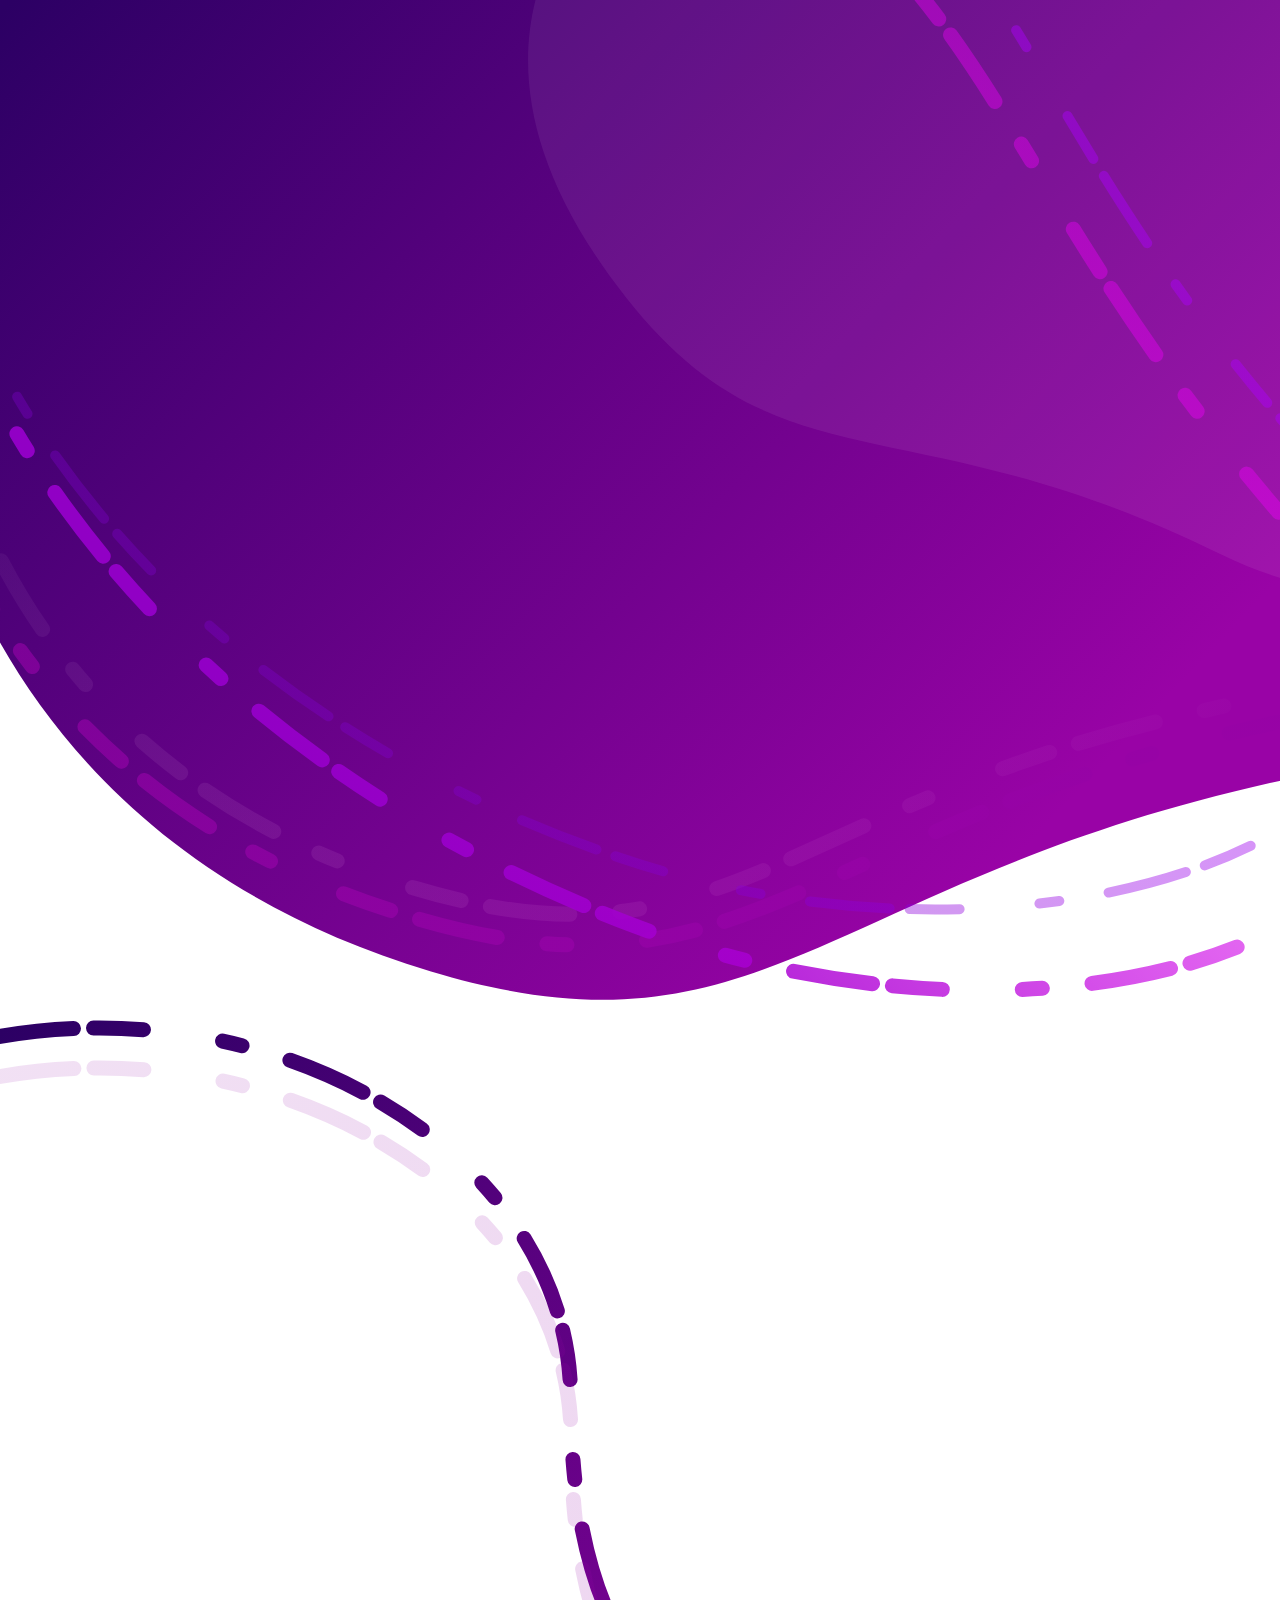
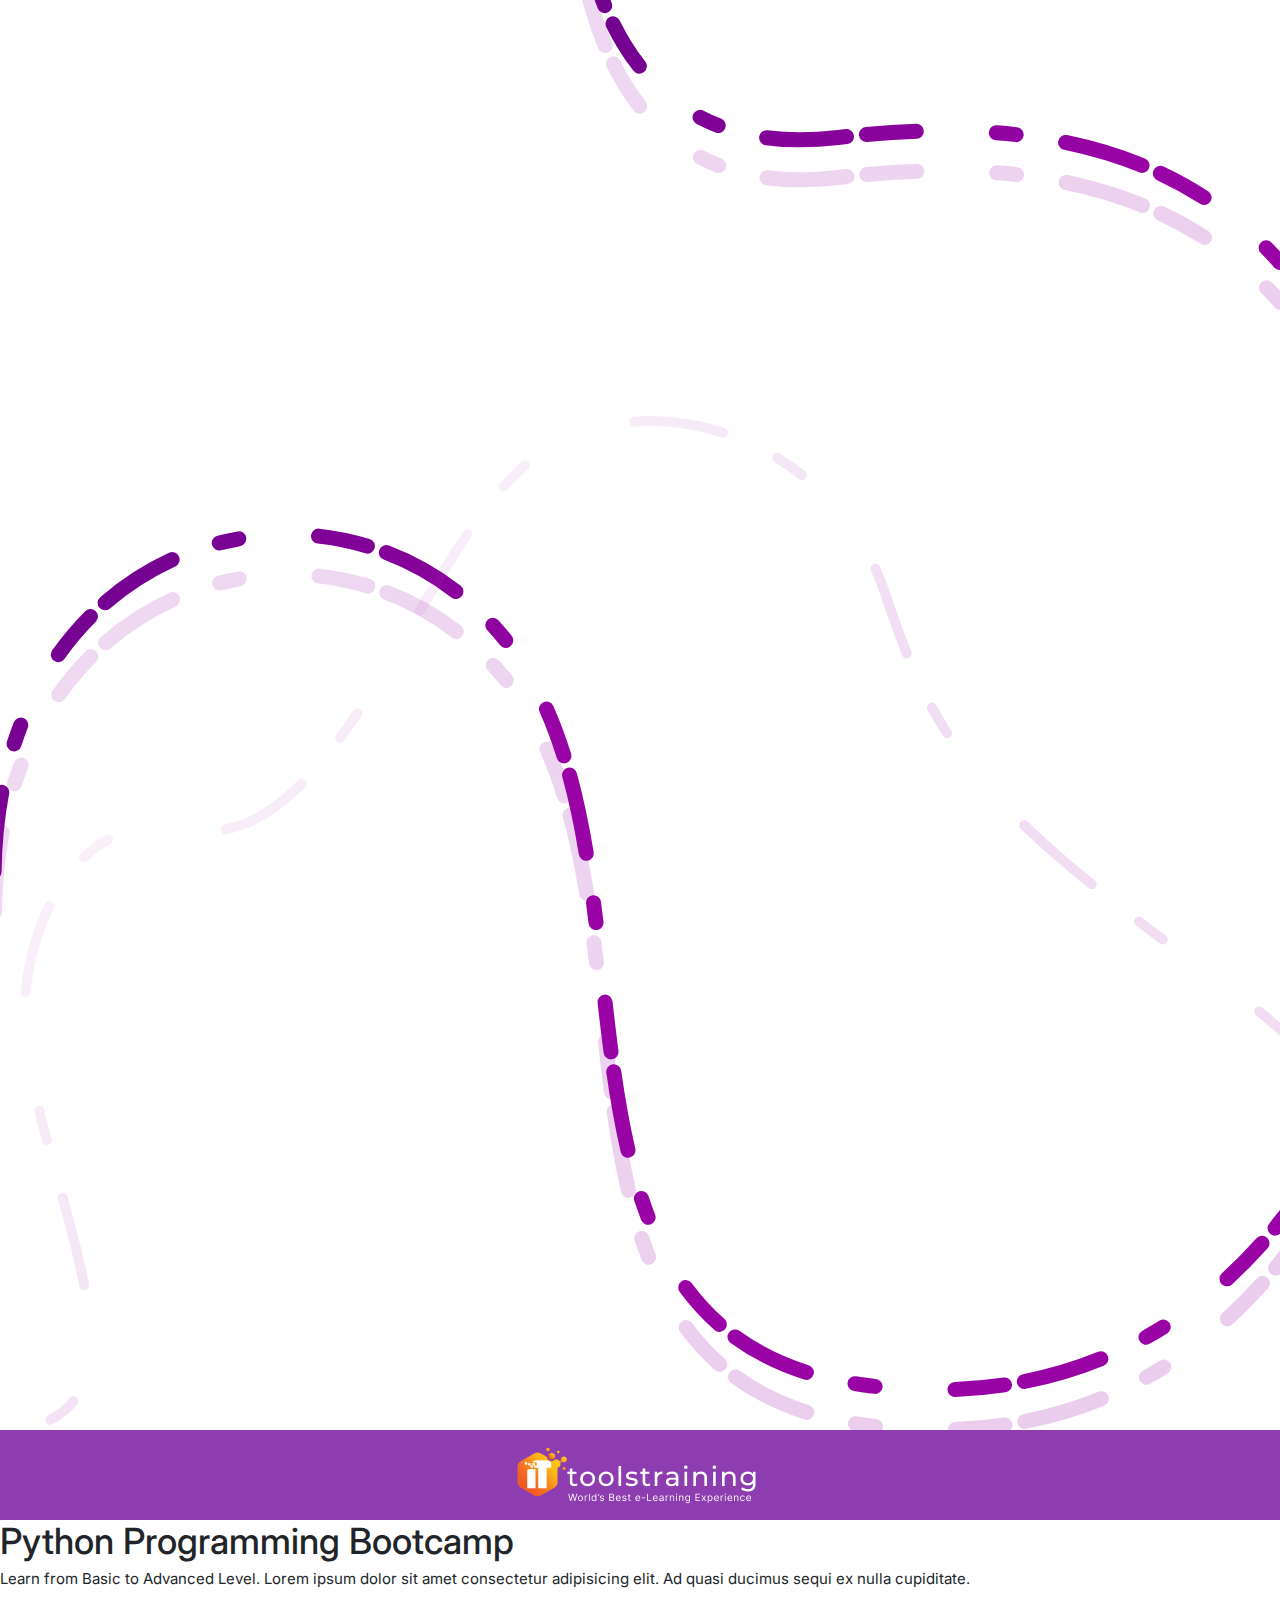
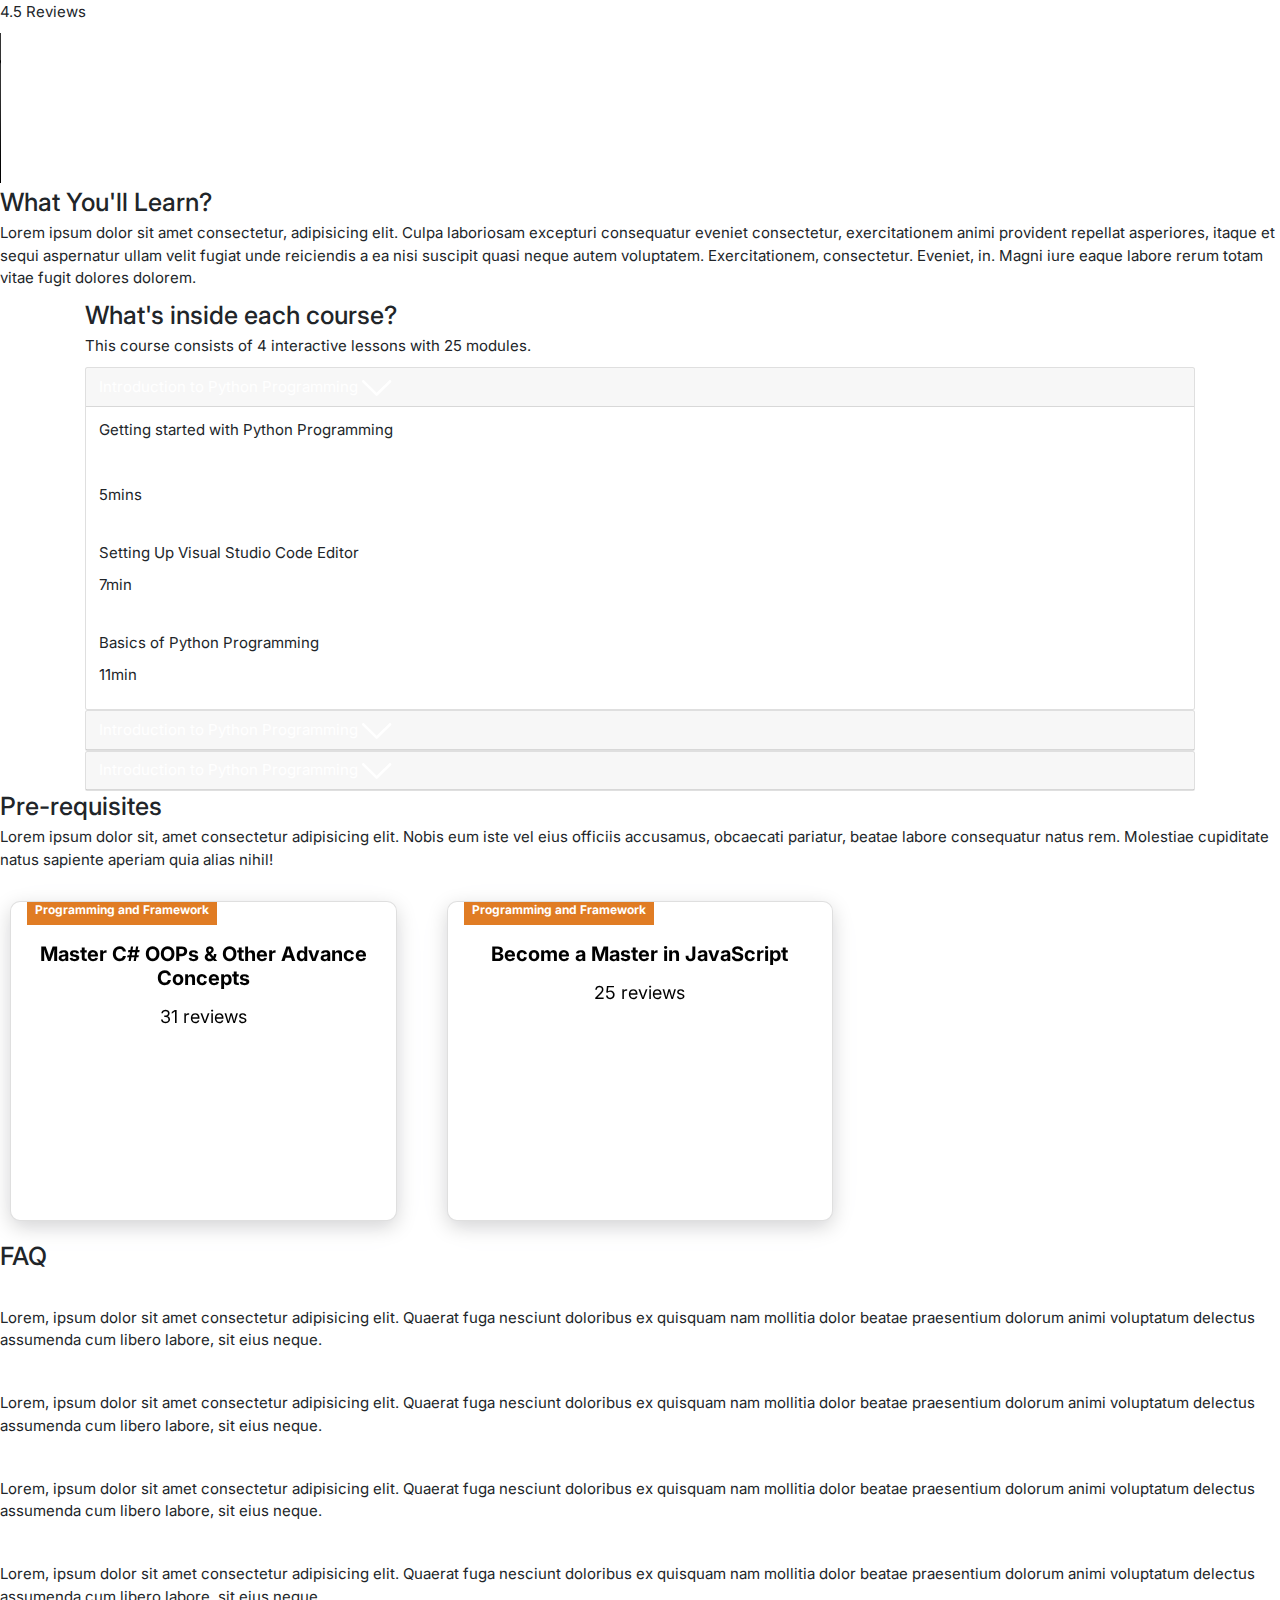
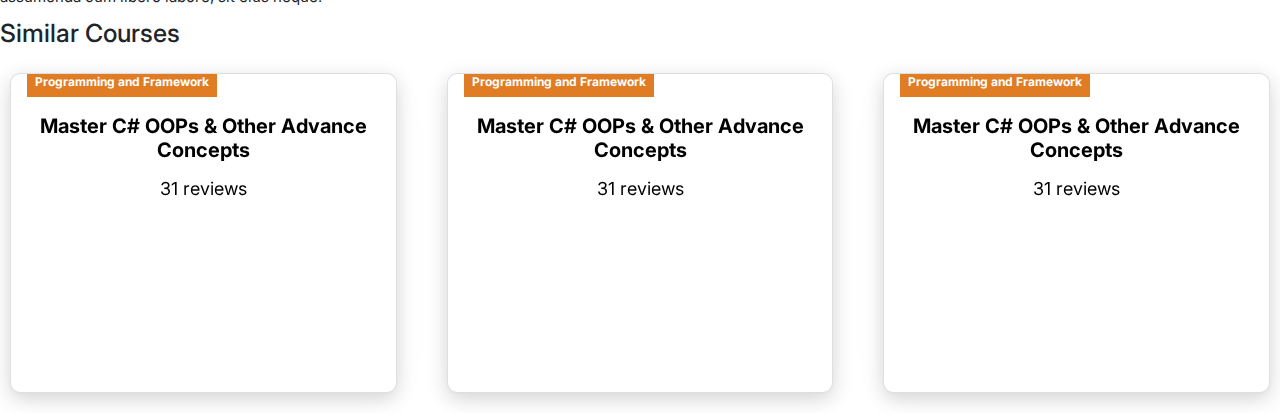
==== commit 6d8b400c: "added JS file" ====
--- a/course-details.html
+++ b/course-details.html
@@ -876,6 +876,5 @@
       <!-- SIMILAR COURSES END-->
     </main>
     <!-- JS -->
-    <script src="script.js"></script>
   </body>
 </html>
--- a/style.css
+++ b/style.css
@@ -10,7 +10,6 @@
 body {
   animation: opening 1s ease-in-out;
   font-family: "Inter", sans-serif;
-  overflow-y: scroll;
   overflow-x: hidden;
 }
 /* opening animation */
@@ -30,7 +29,7 @@
   --h4: 2rem;
   --text: 1.5rem;
   --raisin: #181d27;
-  /* --orange: #f7921d; */
+  /* --orange: #f26925; */
   --orange: #e07c24;
   --primary: #8d3daf;
   /* --grey: #e8e8e8; */
@@ -83,9 +82,9 @@
 button:focus {
   outline: none;
 }
-/* a {
-  color: #000;
-} */
+a {
+  color: #fff;
+}
 
 /* BUTTON STYLING */
 .btn {
@@ -101,6 +100,11 @@
   color: #fff;
   border: 1px solid var(--primary);
 }
+.btn--orange {
+  background-color: var(--orange);
+  color: #fff;
+  border: 1px solid var(--orange);
+}
 
 .btn--outline {
   background-color: transparent;
@@ -131,32 +135,25 @@
 /* NAVBAR */
 .navbar {
   /* background: linear-gradient(90deg, rgb(28, 27, 27) 0%, rgb(26, 23, 23) 100%); */
-  background-color: transparent;
-  height: 80px;
+  /* background-color: transparent; */
+  background-color: var(--primary);
+  min-height: 10vh;
+  padding: 0.5rem 0rem;
   display: flex;
   justify-content: center;
   align-items: center;
   font-size: 1.5rem;
-  position: fixed;
+  position: static;
   top: 0rem;
   z-index: 999;
   width: 100%;
   transition: top 0.6s;
 }
-.navbar.active {
-  /* background: linear-gradient(
-    90deg,
-    rgb(152, 0, 182) 0%,
-    rgb(128, 1, 187) 100%
-  ); */
-  background-color: var(--primary);
-}
 .navbar-container {
   display: flex;
   justify-content: space-around;
   align-items: center;
-  height: 80px;
-  max-width: 1500px;
+  width: 90%;
   margin: auto;
 }
 
@@ -171,10 +168,11 @@
 
 .hero-container {
   background: url("./images/Hero-img.png") center center/cover no-repeat;
-  height: 100vh;
+  min-height: 90vh;
   width: 100%;
   display: flex;
   justify-content: flex-start;
+  /* justify-content: center; */
   align-items: center;
   /* box-shadow: inset 0 0 0 1000px rgba(0, 0, 0, 0.2); */
   object-fit: contain;
@@ -184,28 +182,43 @@
   display: flex;
   flex-direction: column;
   justify-content: space-around;
+  align-items: center;
+  max-width: 90%;
+  margin: auto;
+  padding: 2rem 0rem;
+}
+
+.hero-text h1 {
+  color: #fff;
+  text-align: center;
+  padding: 2rem 0rem;
+  margin-top: 10rem;
+  font-weight: bold;
+}
+/* .hero-text {
+  display: flex;
+  flex-direction: column;
+  justify-content: space-around;
   align-items: flex-start;
-  max-width: 60rem;
-  margin-top: 15rem;
-  margin-left: 10rem;
-}
-
-.hero-text > h1 {
+  max-width: 90%;
+  margin: auto;
+  padding: 2rem 0rem;
+}
+
+.hero-text h1 {
   color: #fff;
   margin-top: -100px;
-  font-size: 5rem;
-  /* text-transform: uppercase; */
   padding: 2rem 0rem;
+  margin-top: 10rem;
   font-weight: bold;
-  text-align: start;
-}
-
-.hero-text > h4 {
-  margin-top: 8px;
-  padding: 2rem 0rem;
-  color: #fff;
-  font-weight: normal;
-  font-family: "Cinzel", serif;
+} */
+
+.hero-title span {
+  text-decoration: underline;
+  text-decoration-color: var(--orange);
+  /* color: var(--orange); */
+  /* font-family: "Cinzel", serif;
+  font-weight: bold; */
 }
 
 .hero-btns {
@@ -224,15 +237,23 @@
   margin-left: 1rem;
 }
 
+/* REVIEWS */
+.reviews {
+  background-color: var(--raisin);
+}
+
+/* ACHIEVE YOUR GOALS WITH ITTT */
 .features {
-  min-height: 145vh;
+  min-height: 100vh;
   color: #fff;
   position: relative;
+  background-color: var(--raisin);
 }
 .features-ui {
   position: absolute;
-  top: 0rem;
-  width: 100%;
+  top: 5rem;
+  right: 0rem;
+  /* width: 100%; */
   z-index: -1;
 }
 .features-wrap {
@@ -265,6 +286,7 @@
   flex-wrap: wrap;
   min-height: 50vh;
   padding: 3rem;
+  padding-bottom: 0rem;
 }
 .fBox {
   flex: 1 1 30rem;
@@ -303,8 +325,8 @@
 /* ABOUT COURSES IN LANDING PAGE */
 .about-courses {
   min-height: 80vh;
-  background-color: var(--grey);
-  margin: 2rem 0rem;
+  /* background-color: var(--grey); */
+  margin-top: 5rem;
 }
 .about-courses-wrapper {
   width: 90%;
@@ -314,6 +336,7 @@
   align-items: center;
   flex-wrap: wrap;
   padding: 2rem 0rem;
+  padding-top: 10rem;
 }
 .about-courses h2 {
   text-align: center;
@@ -337,7 +360,7 @@
 }
 .courseText h3 {
   margin-bottom: 4rem;
-  padding: 1rem;
+  padding: 2rem;
   display: inline-block;
   position: relative;
   font-family: "Cinzel", serif;
@@ -362,7 +385,6 @@
 }
 .courseText li {
   font-size: 2rem;
-  padding: 0rem 2rem;
   padding-bottom: 2rem;
   list-style-position: outside;
 }
@@ -370,32 +392,14 @@
   margin-bottom: 1.5rem;
 }
 
-/* POPULAR COURSES */
-.popular-courses {
-  display: flex;
-  flex-direction: column;
-  justify-content: space-around;
-  align-items: center;
-}
-.popular-courses h2 {
-  padding: 4rem 2rem;
-  text-align: center;
-}
-
-.popular-courses p {
-  font-size: 2rem;
-  font-weight: bold;
-  padding: 0rem 2rem;
-  padding-bottom: 2rem;
-  text-align: center;
-}
+/* COURSE CARDS */
 .course-card {
   box-shadow: 0 6px 20px rgba(0, 0, 0, 0.17);
   -webkit-filter: drop-shadow(0 6px 20px rgba(56, 125, 255, 0.017));
   filter: drop-shadow(0 6px 20px rgba(56, 125, 255, 0.017));
   border-radius: 1rem;
   margin: 2rem 1rem;
-  min-height: 37rem;
+  min-height: 32rem;
 }
 .course-card a {
   color: #000;
@@ -427,25 +431,216 @@
   transform: scale(1.1);
 }
 .course-card .card-title {
-  padding: 1.5rem 1rem;
+  padding: 0.5rem;
   font-weight: bold;
 }
 .course-card .card-text {
-  padding-bottom: 1.5rem;
+  padding-bottom: 0.5rem;
+  font-weight: normal;
+  font-size: 1.8rem;
 }
 .card-body {
   display: flex;
   flex-direction: column;
   justify-content: space-between;
+}
+
+/* COURSE CATEGORIES */
+.course-categ {
+  background-color: var(--grey);
+  padding: 2rem 0rem;
+}
+.course-categ-wrap {
+  max-width: 90%;
+  margin: auto;
+  display: flex;
+  flex-direction: column;
+  justify-content: space-around;
+  align-items: center;
+}
+.course-categ h2 {
+  padding: 4rem 2rem;
+  text-align: center;
+}
+
+.course-categ p {
+  font-size: 1.8rem;
+  /* font-weight: bold; */
+  padding: 0rem 2rem;
+  padding-bottom: 2rem;
+  text-align: center;
+}
+.course-categ .nav-link {
+  background-color: var(--primary);
+  border-bottom-left-radius: 0rem;
+  border-top-left-radius: 1rem;
+  color: #fff;
+  margin: 1rem;
+  padding: 1rem 2rem;
+  font-size: 1.8rem;
+  font-weight: bold;
+}
+.course-categ .nav-tabs .nav-item .nav-link .active {
+  color: var(--orange);
+}
+
+/* PURCHASE PLANS */
+.pricing {
+  min-height: 100vh;
+}
+.toggleContainer {
+  padding-top: 10rem;
+  background-color: var(--raisin);
+  color: #fff;
+  width: 100%;
+}
+.plansTitle {
+  margin-bottom: 4rem;
+  padding: 1rem;
+  display: inline-block;
+  position: relative;
+  text-transform: uppercase;
+  letter-spacing: 2px;
+  font-family: "Cinzel", serif;
+  text-align: center;
+}
+.plansTitle::after {
+  content: "";
+  height: 0.5rem;
+  width: 50%;
+  border-radius: 1rem;
+  background-color: var(--orange);
+  position: absolute;
+  /* left: calc(50%- (width/2)%); */
+  left: 25%;
+  bottom: 0rem;
+}
+.togglePlans {
+  display: flex;
+  flex-direction: column;
+  justify-content: space-around;
+  align-items: center;
+}
+
+.switch {
+  position: relative;
+  display: inline-block;
+  text-align: center;
+  width: 40rem;
+  height: 7rem;
+  margin: 2rem;
+}
+.switch input {
+  opacity: 0;
+  width: 0;
+  height: 0;
+}
+.slider {
+  position: absolute;
+  cursor: pointer;
+  top: 0;
+  right: 0;
+  left: 0;
+  bottom: 0;
+  /* background-color: var(--grey); */
+  /* background-color: #e8e8e8; */
+  background-color: rgba(255, 255, 255, 0.11);
+  /* border: 1px solid rgba(255, 255, 255, 0.2); */
+  /* font-family: "Cinzel", serif; */
+  letter-spacing: 2px;
+  text-transform: uppercase;
+  transition: 0.4s;
+  border-radius: 7rem;
+}
+.slider::before {
+  position: absolute;
+  content: "";
+  /* background-color: var(--primary); */
+  background-color: var(--orange);
+  transition: 0.4s;
+  height: 6rem;
+  width: 19rem;
+  left: 0.5rem;
+  bottom: 0.5rem;
+  border-radius: 6rem;
+}
+
+/* input:checked + .slider {
+  background-color: cadetblue;
+} */
+
+.pSlider {
+  position: absolute;
+  top: 50%;
+  transform: translate(15%, -50%);
+  left: 2rem;
+  color: #fff;
+  font-weight: 600;
+  font-size: 2rem;
+}
+
+.bSlider {
+  position: absolute;
+  top: 50%;
+  transform: translate(-15%, -50%);
+  right: 2rem;
+  color: #d3d3d3;
+  /* color: #333; */
+  font-weight: 600;
+  font-size: 2rem;
+}
+
+input:checked + .slider::before {
+  transform: translateX(20rem);
+}
+input:checked + .slider > .pSlider {
+  color: #d3d3d3;
+  /* color: #333; */
+}
+input:checked + .slider > .bSlider {
+  color: #fff;
+}
+
+.personalCards {
+  /* background-color: lightgray; */
+  display: flex;
+  justify-content: space-around;
+  align-items: center;
+  min-width: 80vw;
+  flex-wrap: wrap;
+}
+.ppCard {
+  display: flex;
+  flex-flow: column;
+  align-items: center;
+  width: 100%;
+  background-color: cornflowerblue;
+  padding: 2rem;
+  margin: 2rem;
+  box-shadow: 0 6px 20px rgba(0, 0, 0, 0.17);
+  /* box-shadow: 0 6px 20px rgba(56, 125, 255, 0.17); */
+  -webkit-filter: drop-shadow(0 6px 20px rgba(56, 125, 255, 0.017));
+  filter: drop-shadow(0 6px 20px rgba(56, 125, 255, 0.017));
+  border-radius: 1rem;
+  overflow: hidden;
+  flex: 1 1 40rem;
+}
+.ppCard h3 {
+  padding: 2rem;
+  background-color: rgb(27, 67, 141);
+  border-radius: 1rem;
+}
+.hidden {
+  display: none;
 }
 
 /* TESTIMONALS */
 .testimonals {
   min-height: 50vh;
   text-align: center;
-  background-color: var(--grey);
+  /* background-color: var(--grey); */
   padding: 5rem 0rem;
-  margin-bottom: 20rem;
+  margin-bottom: 2rem;
 }
 .testimonals h2 {
   text-align: center;
@@ -485,113 +680,6 @@
   box-shadow: 0 8px 16px 0 rgba(0, 0, 0, 0.4);
   transition: all 0.5s ease-out;
 }
-.viewAll-btn {
-  font-size: 1.8rem;
-  background-color: var(--primary);
-  margin-top: 2rem;
-  padding: 1rem 4rem;
-}
-.viewAll-btn:hover {
-  background-color: #fff;
-}
-
-/* NEWS-LETTER */
-.news-letter {
-  background-color: var(--raisin);
-  color: #fff;
-}
-.news-letter p {
-  padding: 2rem 0rem;
-  font-size: 1.8rem;
-  font-weight: lighter;
-}
-.news-letter-content {
-  flex: 2 1 25rem;
-  display: flex;
-  flex-direction: column;
-  justify-content: space-around;
-  align-items: center;
-  padding: 4rem;
-  text-align: center;
-}
-.nl-title {
-  padding: 1rem 0rem;
-  font-family: "Cinzel", serif;
-}
-.nl-form {
-  display: flex;
-  flex-direction: column;
-  justify-content: space-around;
-  align-items: center;
-}
-.nl-form input[type="text"] {
-  background: none;
-  border: none;
-  color: #fff;
-  height: 6rem;
-  width: 40rem;
-  padding: 1rem;
-  margin: 1rem 0rem;
-  border: 1.5px solid rgba(255, 255, 255, 0.5);
-  border-radius: 2px;
-  background-color: rgba(255, 255, 255, 0.04);
-}
-.nl-form input:focus {
-  outline: none;
-  border-color: var(--orange);
-}
-.nl-form input::placeholder {
-  color: rgba(255, 255, 255, 0.3);
-}
-.nl-btn input {
-  background: none;
-  border: none;
-  color: #fff;
-  font-size: 2rem;
-  height: 6rem;
-  width: 40rem;
-  text-transform: uppercase;
-  cursor: pointer;
-}
-.nl-btn {
-  border-radius: 2px;
-  outline: none;
-  border: none;
-  background-color: var(--primary);
-  color: #fff;
-  border: 1px solid var(--primary);
-  margin: 1rem 0;
-}
-.nl-btn:hover {
-  background-color: rgb(119, 0, 143);
-  border: 1px solid rgb(119, 0, 143);
-}
-
-.nl-title {
-  padding: 1rem 0rem;
-  display: inline-block;
-  position: relative;
-  padding-bottom: 2rem;
-}
-.nl-title::after {
-  content: "";
-  height: 0.5rem;
-  width: 20%;
-  border-radius: 1rem;
-  background-color: var(--orange);
-  position: absolute;
-  left: 40%;
-  /* left: 0%; for mobile view */
-  bottom: 0rem;
-}
-.news-letter-wrapper {
-  min-height: 40vh;
-  width: 90%;
-  margin: auto;
-  display: flex;
-  justify-content: space-around;
-  align-items: center;
-}
 
 /* FOOTER */
 footer {
@@ -607,7 +695,7 @@
   z-index: -1;
 }
 .footer-wrapper {
-  min-height: 20vh;
+  /* min-height: 10vh; */
   width: 90%;
   margin: auto;
   display: flex;
@@ -631,6 +719,10 @@
   justify-content: space-around;
   align-items: center;
   flex: 1 1 25rem;
+  color: #fff;
+}
+.social-links li a {
+  color: #fff;
 }
 .footer-nav {
   flex-wrap: wrap;
@@ -651,285 +743,6 @@
   text-align: center;
   border-top: 0.5rem solid var(--orange);
   padding: 2rem;
-}
-
-/* COURSE DETAILS PAGE */
-/* .cdPage {
-  background-color: var(--raisin);
-  color: #fff;
-} */
-.cd-head {
-  min-height: 10vh;
-  z-index: 10;
-}
-.cd-head .navbar {
-  position: static;
-}
-.courseDetailsBg {
-  position: absolute;
-  top: -55%;
-  left: -6.8%;
-  z-index: -1;
-}
-.pattern2 {
-  position: absolute;
-  top: 100%;
-  right: 0%;
-  z-index: -1;
-}
-.course-details-hero {
-  min-height: 90vh;
-  position: relative;
-  color: #fff;
-}
-.course-preview {
-  position: absolute;
-  z-index: -1;
-  top: 20%;
-  right: 5%;
-  box-shadow: 0 8px 16px 0 rgba(0, 0, 0, 0.4);
-}
-.course-details-title {
-  position: absolute;
-  display: block;
-  width: 65rem;
-  top: 25%;
-  left: 5%;
-  z-index: -1;
-}
-.course-details-title p {
-  padding-top: 2rem;
-}
-.enroll-btn {
-  background: linear-gradient(to top, #8a2387, #e94057, #f27121);
-  font-size: 2rem;
-  margin-top: 1rem;
-  padding: 1rem 4rem;
-  cursor: pointer;
-}
-.course-details-info-wrap {
-  width: 80%;
-  margin: auto;
-  /* width: 90%;
-  padding: 0rem 5rem;
-  border-left: 3px dashed var(--orange); */
-}
-.learnWhat {
-  margin-top: 5rem;
-}
-.learnWhat p {
-  padding-top: 1rem;
-}
-
-/* PRE-REQUISITES */
-.pre-requisites p {
-  padding: 1rem 0rem;
-}
-.pr-courses {
-  display: flex;
-  justify-content: flex-start;
-  align-items: center;
-  margin-top: 1rem;
-}
-/* .pr-courses .course-card {
-  max-width: 20rem;
-  margin-right: 2rem;
-} */
-
-/* COURSE CONTENT */
-.course-content-container {
-  padding: 0rem;
-  margin: 5rem 0rem;
-  color: #000;
-}
-.course-content-cap {
-  padding: 1rem 0rem;
-}
-.course-content-accordion {
-  box-shadow: 0 8px 16px 0 rgba(0, 0, 0, 0.4);
-  border-radius: 1rem;
-}
-.course-content-accordion p {
-  margin: 0rem;
-}
-.course-content-card-flex {
-  display: flex;
-  flex-direction: row;
-  justify-content: space-between;
-  align-items: center;
-  margin: 0rem;
-  padding: 1rem 0rem;
-}
-.course-content-card {
-  border-radius: 1rem;
-}
-.course-content-card-body {
-  border-bottom: 0.5px solid rgb(199, 199, 199);
-  border-radius: 1rem;
-  padding: 0.75rem 1.25rem;
-}
-.course-content-card-body p {
-  padding: 1rem 0rem;
-}
-.course-content-card-body:hover {
-  background-color: var(--grey);
-  border-left: 5px solid var(--primary);
-}
-.lesson-title-div {
-  border-radius: 1rem;
-}
-
-.lesson-title {
-  font-weight: bold;
-  color: #000;
-}
-.lesson-title:hover {
-  color: var(--primary);
-}
-.lesson-title svg {
-  width: 1.5rem;
-  margin-right: 1rem;
-  /* color: #fff; */
-}
-.lesson-title svg {
-  transition: transform 0.5s ease-in;
-}
-.lesson-title svg:hover {
-  transform: rotate(180deg);
-}
-.lesson-title i {
-  margin-right: 1rem;
-}
-.lesson-title .fa-minus {
-  display: none;
-}
-.course-content-card:target .lesson-title .fa-plus {
-  display: none;
-}
-.course-content-card:target .lesson-title .fa-minus {
-  display: block;
-}
-.attachment a,
-.time-value {
-  color: rgb(100, 100, 100);
-}
-.attachment a {
-  text-decoration: underline;
-}
-.attachment a:focus {
-  color: var(--orange);
-  text-decoration: none;
-}
-
-.attachment a:hover {
-  text-decoration: none;
-  color: var(--primary);
-}
-
-/* CAROUSEL */
-.carous-content {
-  display: flex;
-  justify-content: space-around;
-  align-items: center;
-  margin: 0rem 12rem;
-}
-.carous-card {
-  display: flex;
-  justify-content: center;
-  align-items: center;
-}
-/* .carousel-control-prev {
-  padding: 2rem;
-  background-color: #000;
-  margin: auto;
-  border-radius: 50%;
-}
-.carousel-control-prev-icon {
-  color: white;
-  border-radius: 50%;
-} */
-/* SIMILAR COURSES  */
-.similar-courses {
-  min-height: 70vh;
-  padding: 2rem 0rem;
-  background-color: var(--raisin);
-}
-
-.similar-courses h3 {
-  padding-bottom: 2rem;
-  text-align: center;
-}
-
-/* FAQS */
-.faqs {
-  margin: 2rem 0rem;
-}
-.faqs h3 {
-  padding-bottom: 2rem;
-}
-.faq-item {
-  background-color: rgb(241, 241, 241);
-  /* background-color: #1f2532; */
-  border-radius: 1rem;
-  margin-bottom: 1rem;
-  padding: 1rem;
-  box-shadow: 0.5rem 2px 0.5rem rgba(0, 0, 0, 0.2);
-}
-.faq-item:hover {
-  border: 1px solid rgba(255, 255, 255, 0.1);
-}
-.faq-link {
-  font-size: 1.8rem;
-  width: 100%;
-  display: flex;
-  justify-content: space-between;
-  align-items: center;
-  padding: 1rem 0rem;
-}
-.faq-link i {
-  padding: 0.5rem;
-}
-.faq-link .minus-icon {
-  display: none;
-}
-.faq-answer {
-  max-height: 0;
-  overflow: hidden;
-  position: relative;
-  background-color: var(--grey);
-  transition: max-height 650ms;
-}
-.faq-answer::before {
-  content: "";
-  position: absolute;
-  width: 0.5rem;
-  height: 90%;
-  background-color: var(--orange);
-  top: 50%;
-  left: 0;
-  transform: translateY(-50%);
-  border-radius: 1rem;
-}
-.faq-answer p {
-  padding: 2rem;
-}
-.faq-item:target .faq-answer {
-  max-height: 20rem;
-}
-.faq-item:target .faq-link .plus-icon {
-  display: none;
-}
-.faq-item:target .faq-link .minus-icon {
-  display: block;
-}
-.faq-item:hover .faq-answer {
-  max-height: 20rem;
-}
-.faq-item:hover .faq-link .plus-icon {
-  display: none;
-}
-.faq-item:hover .faq-link .minus-icon {
-  display: block;
 }
 
 /* MEDIA QUERIES */
